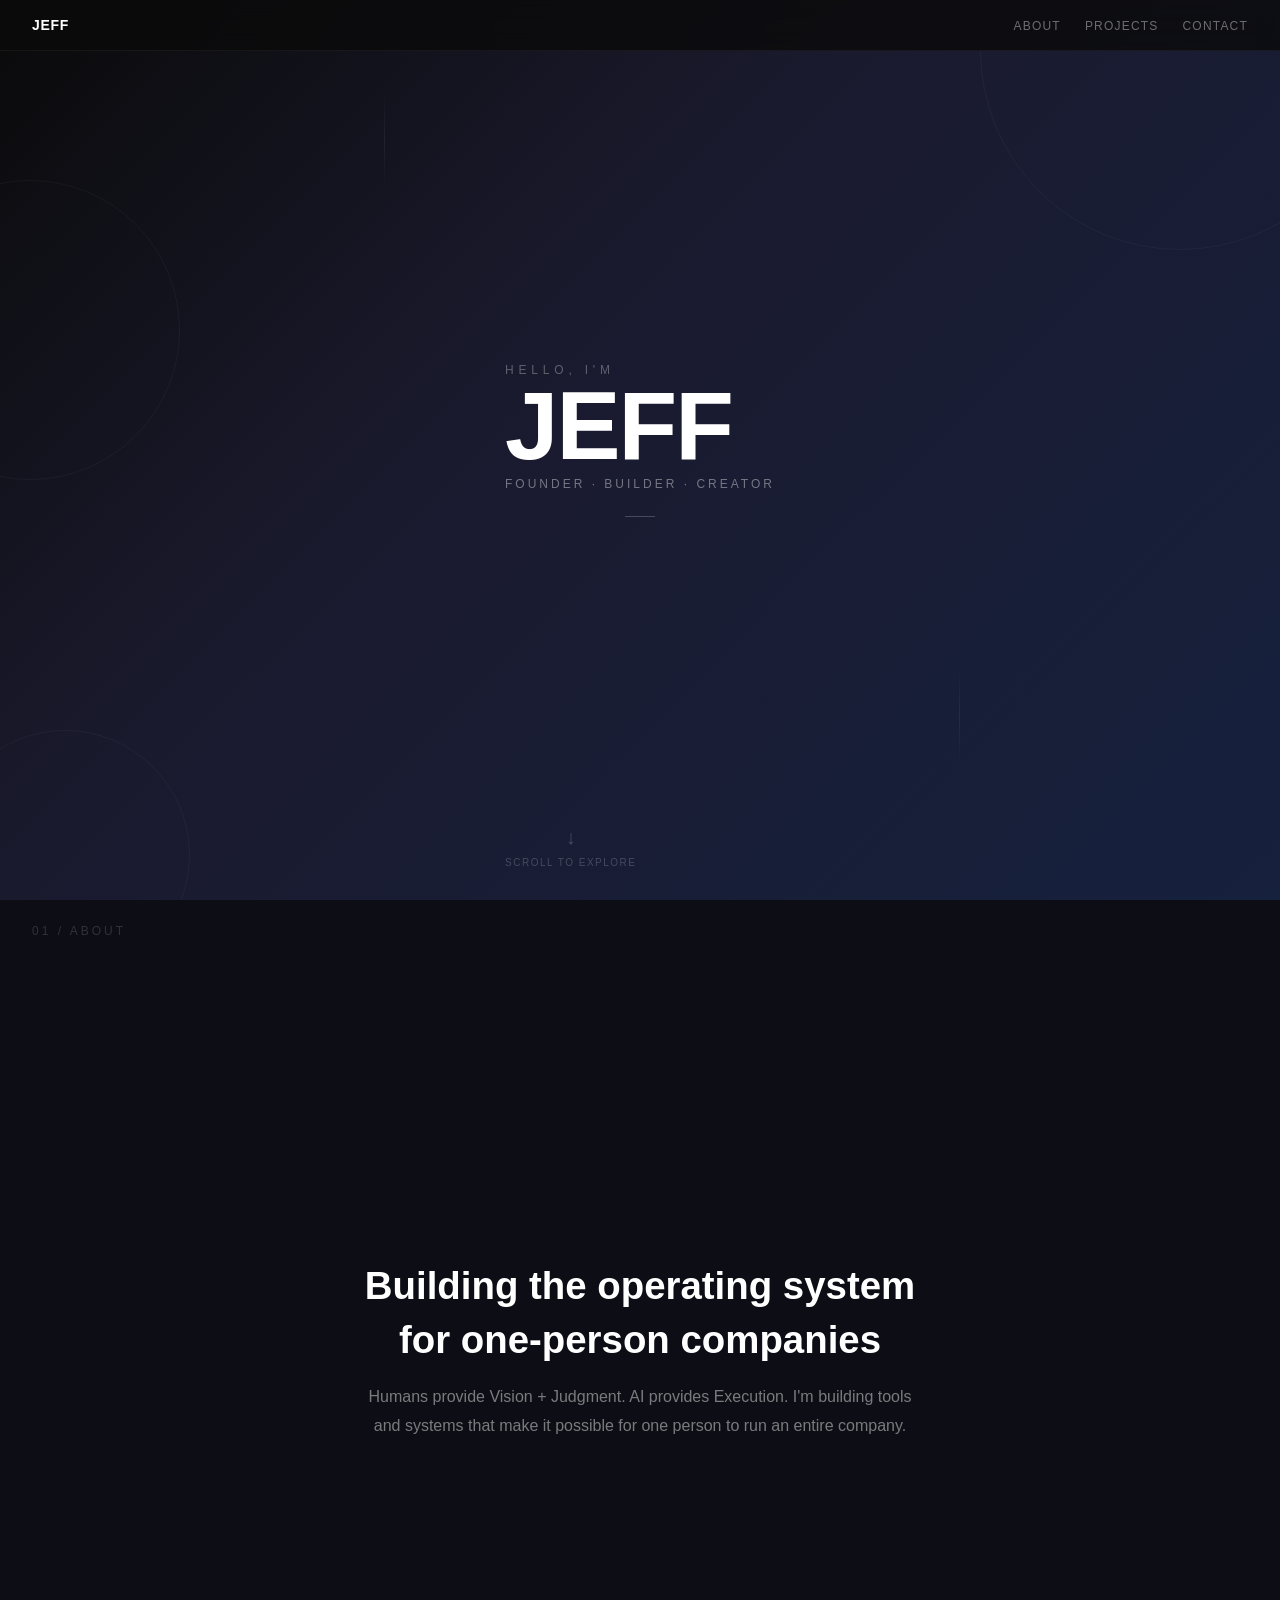
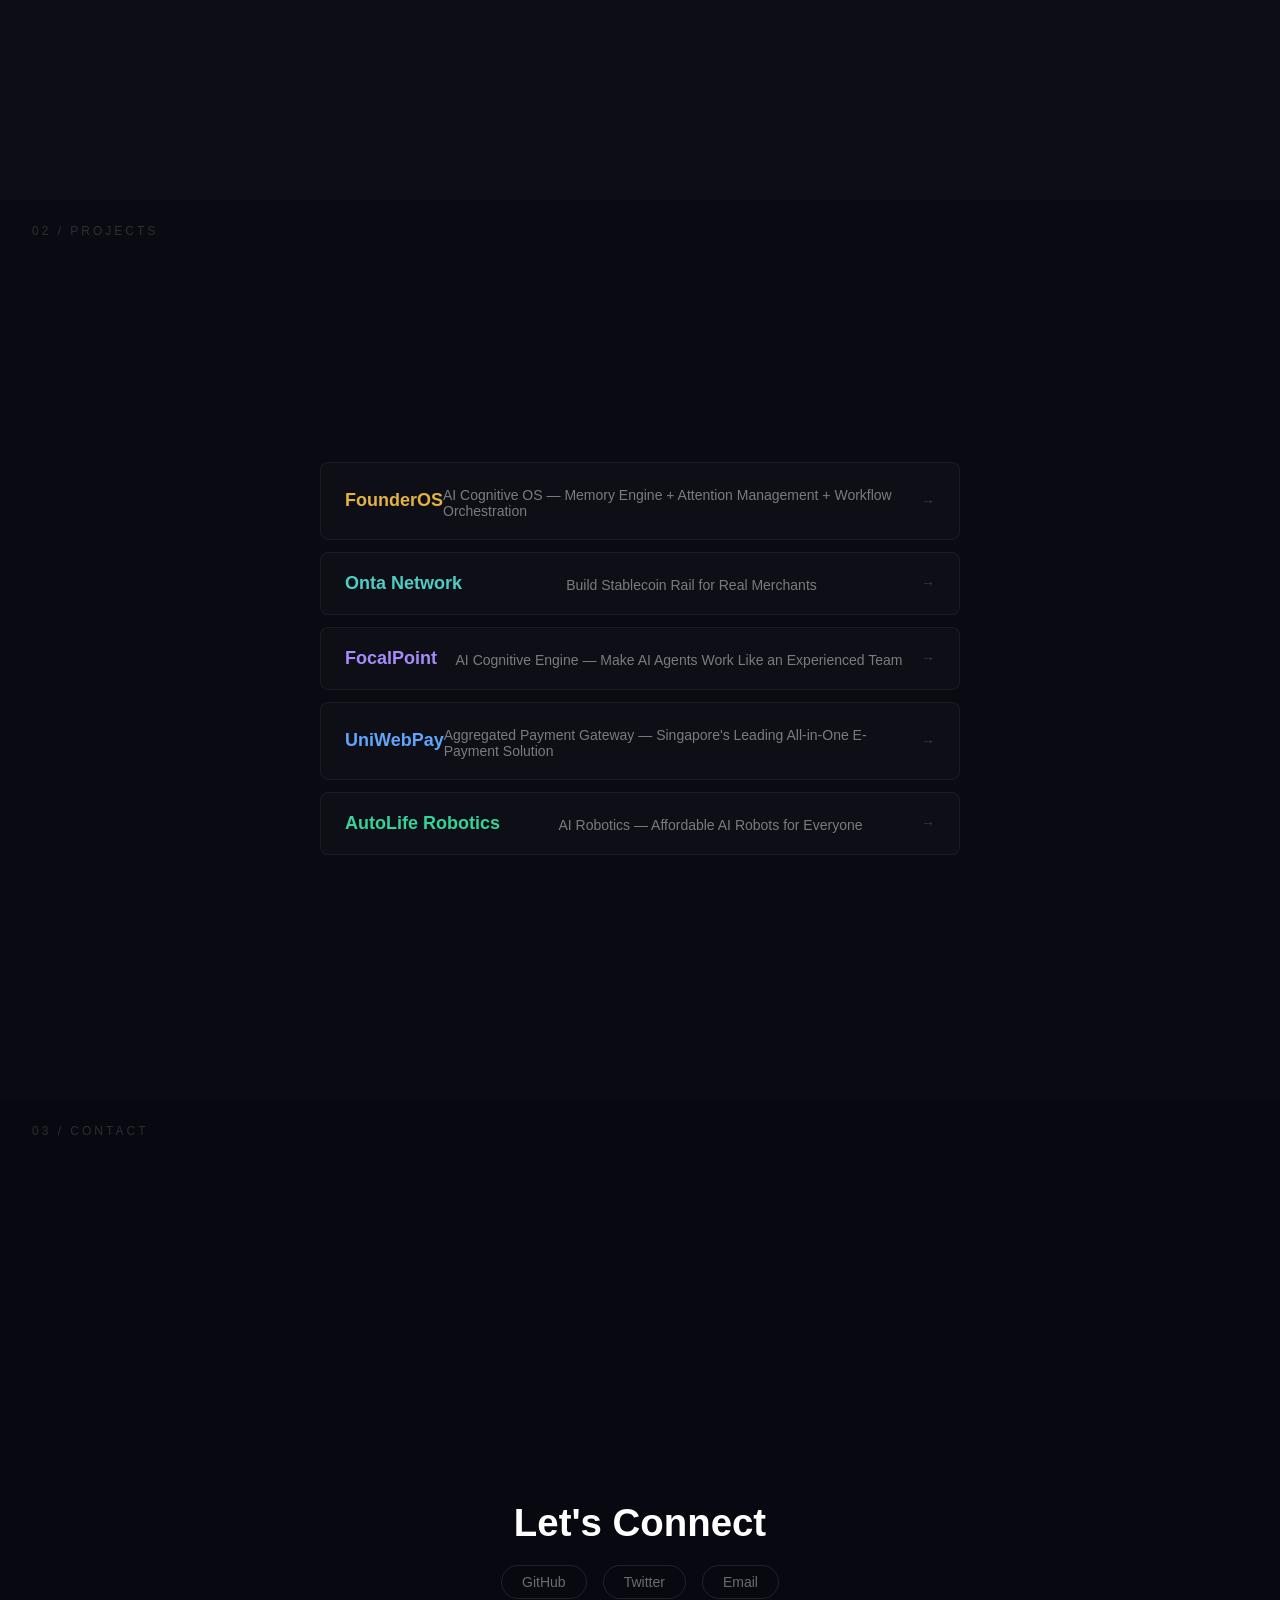
==== landing-page/index.html @ e234898a "feat: switch all project descriptions to English" ====
<!DOCTYPE html>
<html lang="en">
<head>
    <meta charset="UTF-8">
    <meta name="viewport" content="width=device-width, initial-scale=1.0">
    <title>Jeff — Founder · Builder · Creator</title>
    <link rel="stylesheet" href="css/style.css">
</head>
<body>
    <!-- Navigation Bar -->
    <nav>
        <div class="logo">JEFF</div>
        <ul class="nav-links">
            <li><a href="#about">ABOUT</a></li>
            <li><a href="#projects">PROJECTS</a></li>
            <li><a href="#contact">CONTACT</a></li>
        </ul>
    </nav>

    <!-- Hero Section -->
    <section id="hero" class="section">
        <div class="geo-ring"></div>
        <div class="geo-ring"></div>
        <div class="geo-ring"></div>
        <div class="geo-line"></div>
        <div class="geo-line"></div>

        <div class="hero-content">
            <span class="hero-label">HELLO, I'M</span>
            <h1 class="hero-title">JEFF</h1>
            <span class="hero-subtitle">FOUNDER · BUILDER · CREATOR</span>
            <div class="hero-divider"></div>
            <div class="scroll-indicator">
                <span class="arrow">↓</span>
                <span class="scroll-text">SCROLL TO EXPLORE</span>
            </div>
        </div>
    </section>

    <!-- About Section -->
    <section id="about" class="section">
        <span class="section-number">01 / ABOUT</span>
        <div class="about-content fade-in">
            <h2>Building the operating system for one-person companies</h2>
            <p>Humans provide Vision + Judgment. AI provides Execution. I'm building tools and systems that make it possible for one person to run an entire company.</p>
        </div>
    </section>

    <!-- Projects Section -->
    <section id="projects" class="section">
        <span class="section-number">02 / PROJECTS</span>
        <div class="projects-grid">
            <a class="project-card gold fade-in" href="#">
                <h3>FounderOS</h3>
                <p>AI Cognitive OS — Memory Engine + Attention Management + Workflow Orchestration</p>
                <span class="arrow">→</span>
            </a>
            <a class="project-card cyan fade-in" href="https://onta.network">
                <h3>Onta Network</h3>
                <p>Build Stablecoin Rail for Real Merchants</p>
                <span class="arrow">→</span>
            </a>
            <a class="project-card purple fade-in" href="focalpoint.html">
                <h3>FocalPoint</h3>
                <p>AI Cognitive Engine — Make AI Agents Work Like an Experienced Team</p>
                <span class="arrow">→</span>
            </a>
            <a class="project-card blue fade-in" href="https://www.uniwebpay.com">
                <h3>UniWebPay</h3>
                <p>Aggregated Payment Gateway — Singapore's Leading All-in-One E-Payment Solution</p>
                <span class="arrow">→</span>
            </a>
            <a class="project-card green fade-in" href="https://autolife.ai">
                <h3>AutoLife Robotics</h3>
                <p>AI Robotics — Affordable AI Robots for Everyone</p>
                <span class="arrow">→</span>
            </a>
        </div>
    </section>

    <!-- Contact Section -->
    <section id="contact" class="section">
        <span class="section-number">03 / CONTACT</span>
        <div class="contact-content fade-in">
            <h2>Let's Connect</h2>
            <div class="contact-links">
                <a href="https://github.com/jeff0052" class="contact-link">GitHub</a>
                <a href="https://x.com/Jeff_JZ0052" class="contact-link">Twitter</a>
                <a href="mailto:jeff0052@gmail.com" class="contact-link">Email</a>
            </div>
        </div>
    </section>

    <script src="js/main.js" defer></script>
</body>
</html>
---- landing-page/css/style.css ----
/* ========== Design Tokens ========== */
:root {
  --bg-hero: #0a0a0a;
  --bg-hero-mid: #1a1a2e;
  --bg-hero-end: #16213e;
  --bg-about: #0d0d15;
  --bg-projects: #0a0a12;
  --bg-contact: #080810;
  --text-primary: #ffffff;
  --text-body: rgba(255, 255, 255, 0.45);
  --text-muted: rgba(255, 255, 255, 0.15);
  --accent-gold: #e2b340;
  --accent-cyan: #4ecdc4;
  --accent-purple: #a78bfa;
  --accent-blue: #60a5fa;
  --accent-green: #34d399;
  --font-stack: -apple-system, BlinkMacSystemFont, 'Segoe UI', Roboto, 'Helvetica Neue', Arial, sans-serif;
  --font-hero: clamp(3rem, 8vw, 6rem);
  --font-heading: clamp(1.5rem, 3vw, 2.5rem);
  --font-body: 1rem;
  --font-label: 0.75rem;
}

/* ========== Base Reset ========== */
*, *::before, *::after { margin: 0; padding: 0; box-sizing: border-box; }

html {
  scroll-snap-type: y mandatory;
  scroll-behavior: smooth;
}

body {
  font-family: var(--font-stack);
  background: var(--bg-hero);
  color: var(--text-primary);
  overflow-x: hidden;
}

.section {
  min-height: 100vh;
  scroll-snap-align: start;
  display: flex;
  flex-direction: column;
  align-items: center;
  justify-content: center;
  position: relative;
  padding: 80px 24px;
}

/* ========== Section Backgrounds ========== */
#hero { background: linear-gradient(135deg, var(--bg-hero) 0%, var(--bg-hero-mid) 40%, var(--bg-hero-end) 100%); }
#about { background: var(--bg-about); }
#projects { background: var(--bg-projects); }
#contact { background: var(--bg-contact); }

/* ========== Navigation ========== */
nav {
  position: fixed;
  top: 0;
  left: 0;
  right: 0;
  z-index: 100;
  display: flex;
  justify-content: space-between;
  align-items: center;
  padding: 16px 32px;
  background: rgba(10, 10, 10, 0.8);
  backdrop-filter: blur(10px);
  -webkit-backdrop-filter: blur(10px);
  border-bottom: 1px solid rgba(255, 255, 255, 0.05);
  transition: background 0.3s ease;
}

nav .logo {
  font-size: 0.875rem;
  font-weight: 700;
  letter-spacing: 0.05em;
  color: var(--text-primary);
}

nav .nav-links {
  display: flex;
  gap: 24px;
  list-style: none;
}

nav .nav-links a {
  font-size: var(--font-label);
  color: rgba(255, 255, 255, 0.4);
  text-decoration: none;
  letter-spacing: 0.1em;
  transition: color 0.3s ease;
}

nav .nav-links a:hover {
  color: var(--text-primary);
}

/* ========== Hero Section ========== */
.hero-label {
  font-size: var(--font-label);
  color: rgba(255, 255, 255, 0.3);
  letter-spacing: 0.4em;
  margin-bottom: 16px;
}

.hero-title {
  font-size: var(--font-hero);
  font-weight: 800;
  letter-spacing: -0.02em;
  line-height: 1;
}

.hero-subtitle {
  font-size: 0.75rem;
  color: rgba(255, 255, 255, 0.4);
  letter-spacing: 0.25em;
  margin-top: 16px;
}

.hero-divider {
  width: 30px;
  height: 1px;
  background: rgba(255, 255, 255, 0.2);
  margin: 24px auto;
}

/* Geometric decorations */
.geo-ring {
  position: absolute;
  border: 1px solid rgba(255, 255, 255, 0.04);
  border-radius: 50%;
  pointer-events: none;
}

.geo-ring:nth-child(1) { width: 400px; height: 400px; top: -150px; right: -100px; animation: drift 18s ease-in-out infinite; }
.geo-ring:nth-child(2) { width: 250px; height: 250px; bottom: -80px; left: -60px; animation: drift 15s ease-in-out infinite reverse; }
.geo-ring:nth-child(3) { width: 300px; height: 300px; top: 20%; left: -120px; animation: drift 20s ease-in-out infinite 3s; }

.geo-line {
  position: absolute;
  width: 1px;
  height: 100px;
  background: linear-gradient(to bottom, transparent, rgba(255, 255, 255, 0.06), transparent);
  pointer-events: none;
}

.geo-line:nth-child(4) { top: 10%; left: 30%; animation: drift-vertical 16s ease-in-out infinite; }
.geo-line:nth-child(5) { bottom: 15%; right: 25%; animation: drift-vertical 19s ease-in-out infinite reverse; }

@keyframes drift {
  0%, 100% { transform: translate(0, 0); }
  50% { transform: translate(15px, -20px); }
}

@keyframes drift-vertical {
  0%, 100% { transform: translateY(0); }
  50% { transform: translateY(-30px); }
}

/* Scroll indicator */
.scroll-indicator {
  position: absolute;
  bottom: 32px;
  display: flex;
  flex-direction: column;
  align-items: center;
  gap: 8px;
  animation: bounce 2s ease-in-out infinite;
}

.scroll-indicator .arrow {
  font-size: 1.25rem;
  color: rgba(255, 255, 255, 0.2);
}

.scroll-indicator .scroll-text {
  font-size: 0.625rem;
  color: rgba(255, 255, 255, 0.2);
  letter-spacing: 0.15em;
}

@keyframes bounce {
  0%, 100% { transform: translateY(0); }
  50% { transform: translateY(8px); }
}

/* ========== Section Numbers ========== */
.section-number {
  font-size: var(--font-label);
  color: var(--text-muted);
  letter-spacing: 0.25em;
  position: absolute;
  top: 24px;
  left: 32px;
}

/* ========== About Section ========== */
.about-content {
  max-width: 560px;
  text-align: center;
}

.about-content h2 {
  font-size: var(--font-heading);
  font-weight: 700;
  line-height: 1.4;
  margin-bottom: 16px;
}

.about-content p {
  font-size: var(--font-body);
  color: var(--text-body);
  line-height: 1.8;
}

/* ========== Projects Section ========== */
.projects-grid {
  display: flex;
  flex-direction: column;
  gap: 12px;
  width: 100%;
  max-width: 640px;
  margin-top: 16px;
}

.project-card {
  background: rgba(255, 255, 255, 0.02);
  border: 1px solid rgba(255, 255, 255, 0.05);
  border-radius: 8px;
  padding: 20px 24px;
  display: flex;
  justify-content: space-between;
  align-items: center;
  transition: all 0.3s ease;
  text-decoration: none;
  color: inherit;
}

.project-card:hover {
  transform: translateY(-2px);
  border-color: rgba(255, 255, 255, 0.12);
  background: rgba(255, 255, 255, 0.04);
}

.project-card h3 {
  font-size: 1.125rem;
  font-weight: 700;
}

.project-card p {
  font-size: 0.875rem;
  color: var(--text-body);
  margin-top: 4px;
}

.project-card .arrow {
  font-size: 0.875rem;
  color: rgba(255, 255, 255, 0.2);
  transition: color 0.3s ease;
}

.project-card:hover .arrow {
  color: var(--text-body);
}

.project-card.gold h3 { color: var(--accent-gold); }
.project-card.cyan h3 { color: var(--accent-cyan); }
.project-card.purple h3 { color: var(--accent-purple); }
.project-card.blue h3 { color: var(--accent-blue); }
.project-card.green h3 { color: var(--accent-green); }

/* ========== Contact Section ========== */
.contact-content {
  text-align: center;
}

.contact-content h2 {
  font-size: var(--font-heading);
  font-weight: 700;
  margin-bottom: 20px;
}

.contact-links {
  display: flex;
  gap: 16px;
  justify-content: center;
}

.contact-links a {
  font-size: 0.875rem;
  color: rgba(255, 255, 255, 0.4);
  border: 1px solid rgba(255, 255, 255, 0.1);
  padding: 8px 20px;
  border-radius: 24px;
  text-decoration: none;
  transition: all 0.3s ease;
}

.contact-links a:hover {
  color: var(--text-primary);
  border-color: rgba(255, 255, 255, 0.3);
}

/* ========== Fade-in Animation ========== */
.fade-in {
  opacity: 0;
  transform: translateY(20px);
  transition: opacity 0.8s ease, transform 0.8s ease;
}

.fade-in.visible {
  opacity: 1;
  transform: translateY(0);
}

.fade-in:nth-child(2) { transition-delay: 0.1s; }
.fade-in:nth-child(3) { transition-delay: 0.2s; }
.fade-in:nth-child(4) { transition-delay: 0.3s; }

/* ========== Responsive: Tablet ========== */
@media (max-width: 1024px) {
  .section { padding: 60px 20px; }
  nav { padding: 12px 20px; }
}

/* ========== Responsive: Mobile ========== */
@media (max-width: 768px) {
  nav .nav-links { display: none; }
  .section { padding: 48px 16px; }
  .section-number { left: 16px; top: 16px; }
  .about-content { max-width: 100%; }
  .projects-grid { max-width: 100%; }
  .contact-links { flex-direction: column; align-items: center; }
}
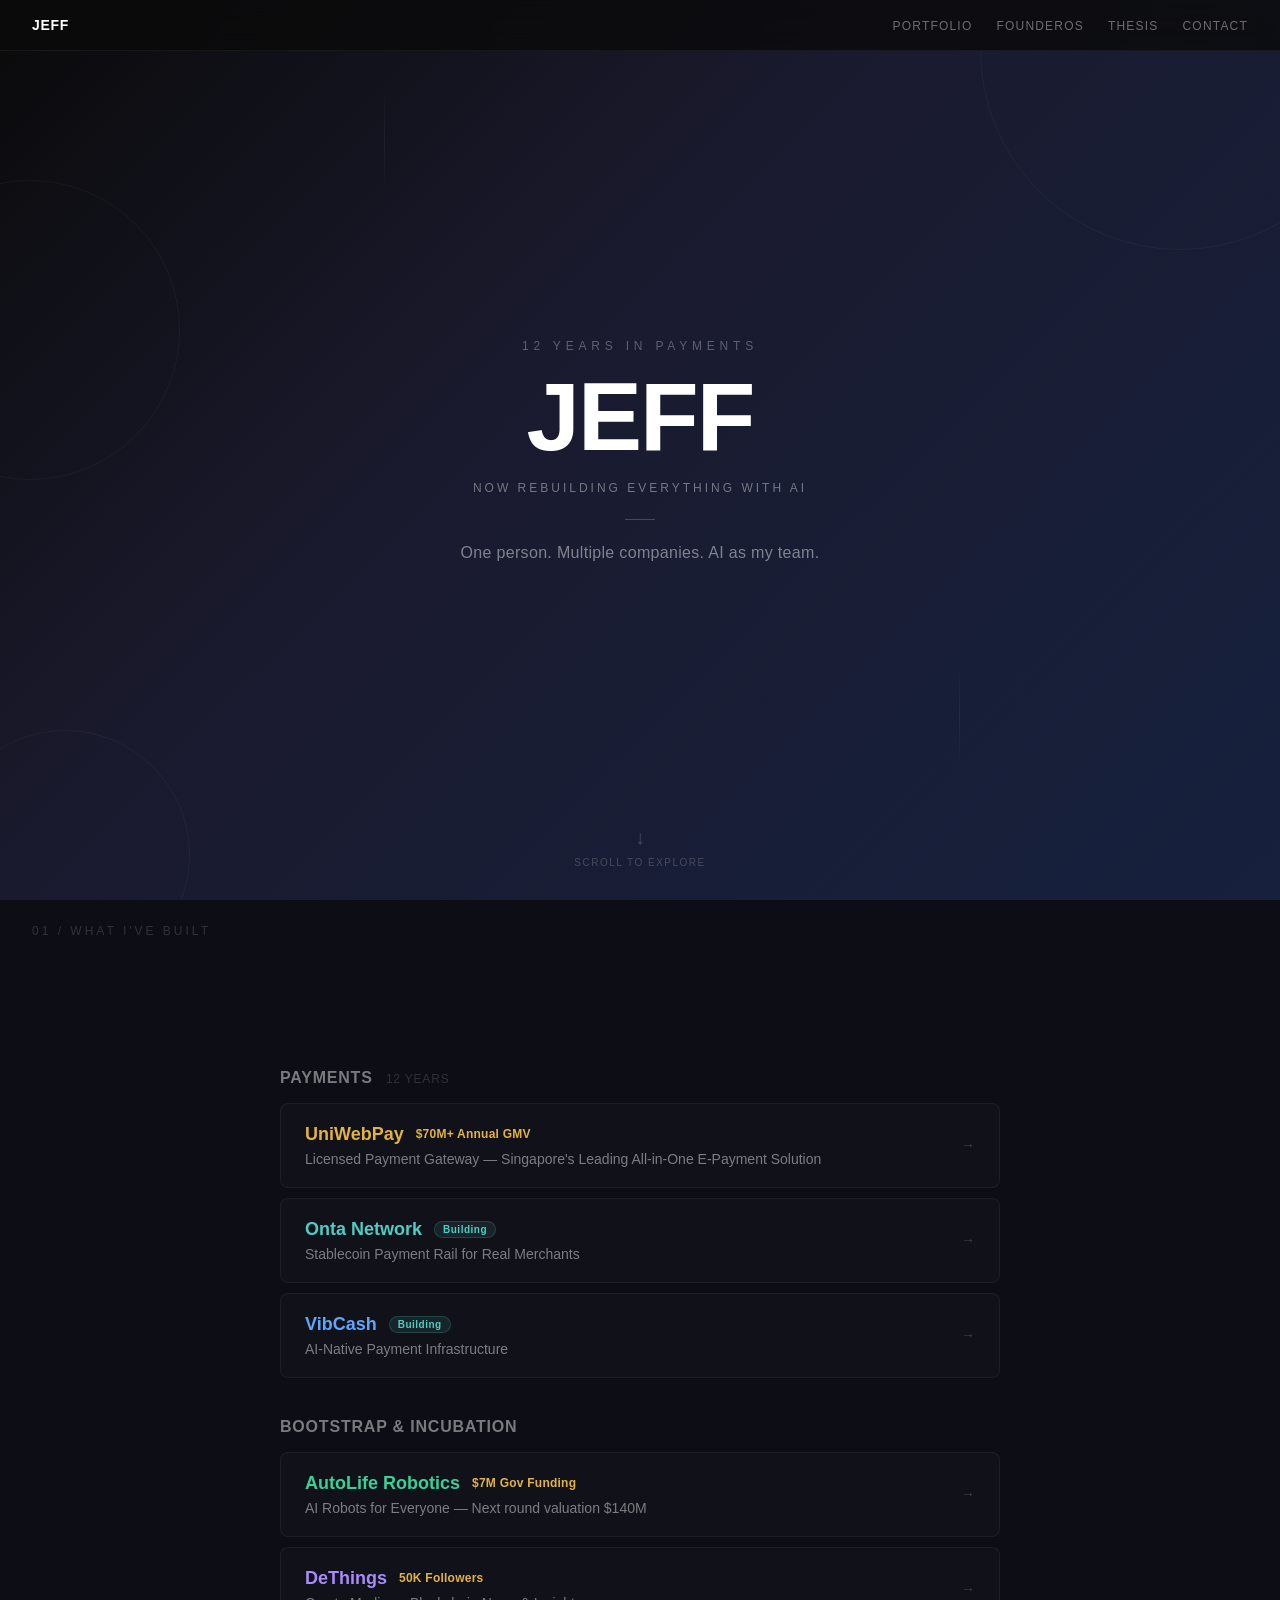
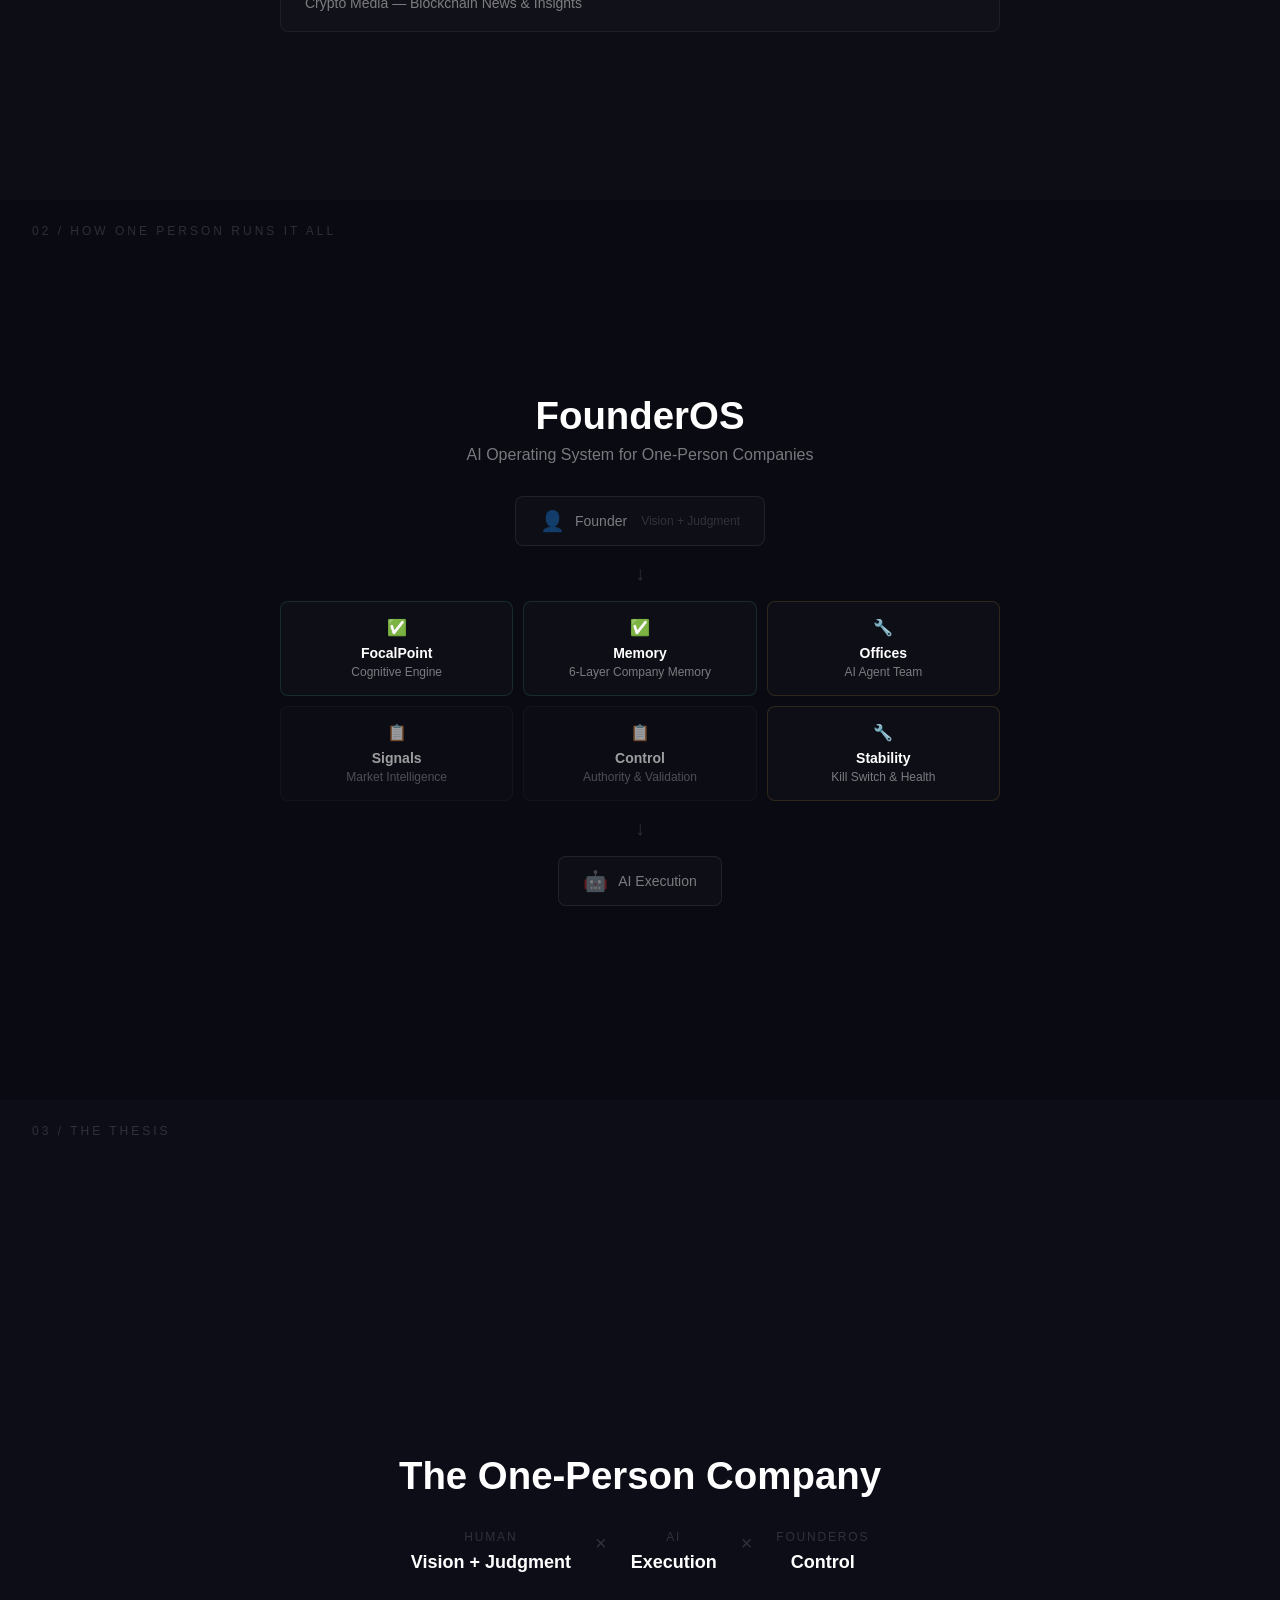
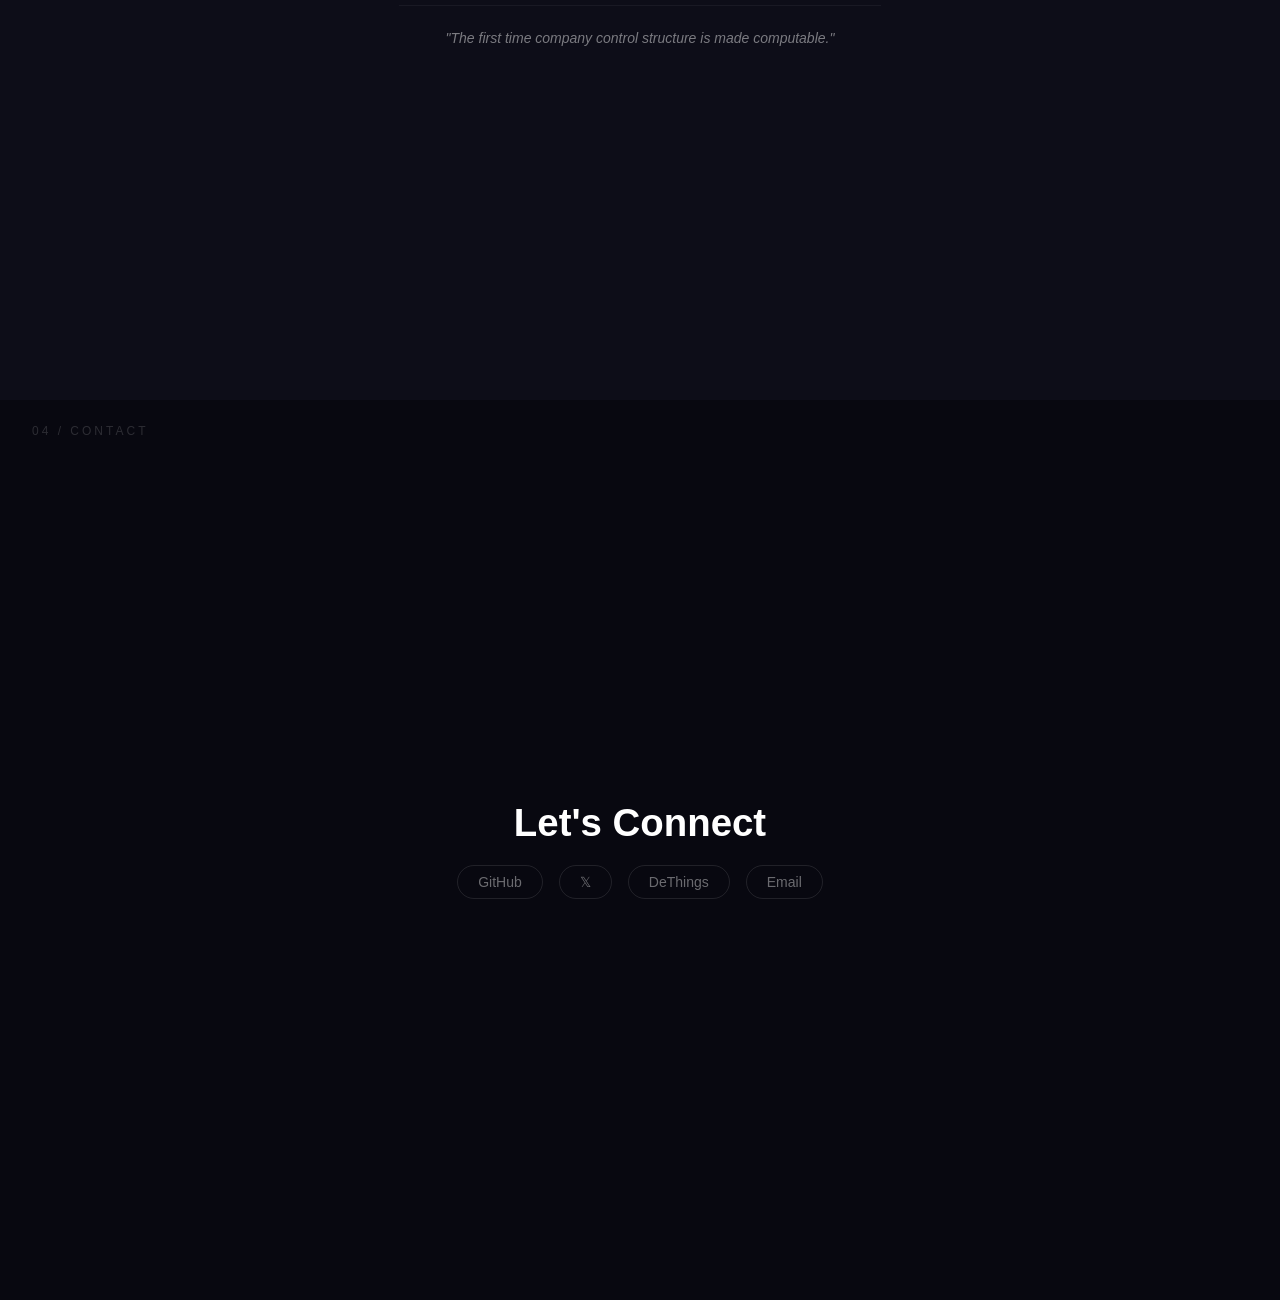
==== commit afd8e6bd: "feat: v2 landing page — narrative structure with empire, system, thesis sections Co-Authored-By: Cla" ====
--- a/landing-page/index.html
+++ b/landing-page/index.html
@@ -3,90 +3,190 @@
 <head>
     <meta charset="UTF-8">
     <meta name="viewport" content="width=device-width, initial-scale=1.0">
-    <title>Jeff — Founder · Builder · Creator</title>
+    <title>Jeff — 12 Years in Payments. Now Rebuilding Everything with AI.</title>
     <link rel="stylesheet" href="css/style.css">
 </head>
 <body>
-    <!-- Navigation Bar -->
+    <!-- Navigation -->
     <nav>
         <div class="logo">JEFF</div>
         <ul class="nav-links">
-            <li><a href="#about">ABOUT</a></li>
-            <li><a href="#projects">PROJECTS</a></li>
+            <li><a href="#empire">PORTFOLIO</a></li>
+            <li><a href="#system">FOUNDEROS</a></li>
+            <li><a href="#thesis">THESIS</a></li>
             <li><a href="#contact">CONTACT</a></li>
         </ul>
     </nav>
 
-    <!-- Hero Section -->
+    <!-- Hero -->
     <section id="hero" class="section">
         <div class="geo-ring"></div>
         <div class="geo-ring"></div>
         <div class="geo-ring"></div>
         <div class="geo-line"></div>
         <div class="geo-line"></div>
+        <div class="hero-content">
+            <span class="hero-label">12 YEARS IN PAYMENTS</span>
+            <h1 class="hero-title">JEFF</h1>
+            <span class="hero-subtitle">NOW REBUILDING EVERYTHING WITH AI</span>
+            <div class="hero-divider"></div>
+            <p class="hero-tagline">One person. Multiple companies. AI as my team.</p>
+        </div>
+        <div class="scroll-indicator">
+            <span class="arrow">↓</span>
+            <span class="scroll-text">SCROLL TO EXPLORE</span>
+        </div>
+    </section>
 
-        <div class="hero-content">
-            <span class="hero-label">HELLO, I'M</span>
-            <h1 class="hero-title">JEFF</h1>
-            <span class="hero-subtitle">FOUNDER · BUILDER · CREATOR</span>
-            <div class="hero-divider"></div>
-            <div class="scroll-indicator">
-                <span class="arrow">↓</span>
-                <span class="scroll-text">SCROLL TO EXPLORE</span>
+    <!-- The Empire -->
+    <section id="empire" class="section">
+        <span class="section-number">01 / WHAT I'VE BUILT</span>
+        <div class="empire-content">
+            <!-- Payments -->
+            <div class="empire-group fade-in">
+                <h2 class="empire-group-title">Payments <span class="empire-years">12 years</span></h2>
+                <div class="empire-cards">
+                    <a class="empire-card" href="https://www.uniwebpay.com" target="_blank">
+                        <div class="empire-card-header">
+                            <h3 class="accent-gold">UniWebPay</h3>
+                            <span class="empire-stat">$70M+ Annual GMV</span>
+                        </div>
+                        <p>Licensed Payment Gateway — Singapore's Leading All-in-One E-Payment Solution</p>
+                        <span class="arrow">→</span>
+                    </a>
+                    <a class="empire-card" href="https://onta.network" target="_blank">
+                        <div class="empire-card-header">
+                            <h3 class="accent-cyan">Onta Network</h3>
+                            <span class="empire-badge building">Building</span>
+                        </div>
+                        <p>Stablecoin Payment Rail for Real Merchants</p>
+                        <span class="arrow">→</span>
+                    </a>
+                    <a class="empire-card" href="https://vibcash.dev" target="_blank">
+                        <div class="empire-card-header">
+                            <h3 class="accent-blue">VibCash</h3>
+                            <span class="empire-badge building">Building</span>
+                        </div>
+                        <p>AI-Native Payment Infrastructure</p>
+                        <span class="arrow">→</span>
+                    </a>
+                </div>
+            </div>
+
+            <!-- Bootstrap & Incubation -->
+            <div class="empire-group fade-in">
+                <h2 class="empire-group-title">Bootstrap & Incubation</h2>
+                <div class="empire-cards">
+                    <a class="empire-card" href="https://autolife.ai" target="_blank">
+                        <div class="empire-card-header">
+                            <h3 class="accent-green">AutoLife Robotics</h3>
+                            <span class="empire-stat">$7M Gov Funding</span>
+                        </div>
+                        <p>AI Robots for Everyone — Next round valuation $140M</p>
+                        <span class="arrow">→</span>
+                    </a>
+                    <a class="empire-card" href="https://dethings.com" target="_blank">
+                        <div class="empire-card-header">
+                            <h3 class="accent-purple">DeThings</h3>
+                            <span class="empire-stat">50K Followers</span>
+                        </div>
+                        <p>Crypto Media — Blockchain News & Insights</p>
+                        <span class="arrow">→</span>
+                    </a>
+                </div>
             </div>
         </div>
     </section>
 
-    <!-- About Section -->
-    <section id="about" class="section">
-        <span class="section-number">01 / ABOUT</span>
-        <div class="about-content fade-in">
-            <h2>Building the operating system for one-person companies</h2>
-            <p>Humans provide Vision + Judgment. AI provides Execution. I'm building tools and systems that make it possible for one person to run an entire company.</p>
+    <!-- The System -->
+    <section id="system" class="section">
+        <span class="section-number">02 / HOW ONE PERSON RUNS IT ALL</span>
+        <div class="system-content fade-in">
+            <h2>FounderOS</h2>
+            <p class="system-subtitle">AI Operating System for One-Person Companies</p>
+            <div class="system-diagram">
+                <div class="system-founder">
+                    <span class="system-icon">👤</span>
+                    <span>Founder</span>
+                    <span class="system-role">Vision + Judgment</span>
+                </div>
+                <div class="system-arrow-down">↓</div>
+                <div class="system-blocks">
+                    <a href="focalpoint/" class="system-block done">
+                        <span class="block-status">✅</span>
+                        <h4>FocalPoint</h4>
+                        <p>Cognitive Engine</p>
+                    </a>
+                    <div class="system-block done">
+                        <span class="block-status">✅</span>
+                        <h4>Memory</h4>
+                        <p>6-Layer Company Memory</p>
+                    </div>
+                    <div class="system-block wip">
+                        <span class="block-status">🔧</span>
+                        <h4>Offices</h4>
+                        <p>AI Agent Team</p>
+                    </div>
+                    <div class="system-block planned">
+                        <span class="block-status">📋</span>
+                        <h4>Signals</h4>
+                        <p>Market Intelligence</p>
+                    </div>
+                    <div class="system-block planned">
+                        <span class="block-status">📋</span>
+                        <h4>Control</h4>
+                        <p>Authority & Validation</p>
+                    </div>
+                    <div class="system-block wip">
+                        <span class="block-status">🔧</span>
+                        <h4>Stability</h4>
+                        <p>Kill Switch & Health</p>
+                    </div>
+                </div>
+                <div class="system-arrow-down">↓</div>
+                <div class="system-execution">
+                    <span class="system-icon">🤖</span>
+                    <span>AI Execution</span>
+                </div>
+            </div>
         </div>
     </section>
 
-    <!-- Projects Section -->
-    <section id="projects" class="section">
-        <span class="section-number">02 / PROJECTS</span>
-        <div class="projects-grid">
-            <a class="project-card gold fade-in" href="#">
-                <h3>FounderOS</h3>
-                <p>AI Cognitive OS — Memory Engine + Attention Management + Workflow Orchestration</p>
-                <span class="arrow">→</span>
-            </a>
-            <a class="project-card cyan fade-in" href="https://onta.network">
-                <h3>Onta Network</h3>
-                <p>Build Stablecoin Rail for Real Merchants</p>
-                <span class="arrow">→</span>
-            </a>
-            <a class="project-card purple fade-in" href="focalpoint.html">
-                <h3>FocalPoint</h3>
-                <p>AI Cognitive Engine — Make AI Agents Work Like an Experienced Team</p>
-                <span class="arrow">→</span>
-            </a>
-            <a class="project-card blue fade-in" href="https://www.uniwebpay.com">
-                <h3>UniWebPay</h3>
-                <p>Aggregated Payment Gateway — Singapore's Leading All-in-One E-Payment Solution</p>
-                <span class="arrow">→</span>
-            </a>
-            <a class="project-card green fade-in" href="https://autolife.ai">
-                <h3>AutoLife Robotics</h3>
-                <p>AI Robotics — Affordable AI Robots for Everyone</p>
-                <span class="arrow">→</span>
-            </a>
+    <!-- The Thesis -->
+    <section id="thesis" class="section">
+        <span class="section-number">03 / THE THESIS</span>
+        <div class="thesis-content fade-in">
+            <h2>The One-Person Company</h2>
+            <div class="thesis-pillars">
+                <div class="thesis-pillar">
+                    <span class="pillar-label">Human</span>
+                    <span class="pillar-value">Vision + Judgment</span>
+                </div>
+                <div class="thesis-divider">×</div>
+                <div class="thesis-pillar">
+                    <span class="pillar-label">AI</span>
+                    <span class="pillar-value">Execution</span>
+                </div>
+                <div class="thesis-divider">×</div>
+                <div class="thesis-pillar">
+                    <span class="pillar-label">FounderOS</span>
+                    <span class="pillar-value">Control</span>
+                </div>
+            </div>
+            <p class="thesis-quote">"The first time company control structure is made computable."</p>
         </div>
     </section>
 
-    <!-- Contact Section -->
+    <!-- Contact -->
     <section id="contact" class="section">
-        <span class="section-number">03 / CONTACT</span>
+        <span class="section-number">04 / CONTACT</span>
         <div class="contact-content fade-in">
             <h2>Let's Connect</h2>
             <div class="contact-links">
-                <a href="https://github.com/jeff0052" class="contact-link">GitHub</a>
-                <a href="https://x.com/Jeff_JZ0052" class="contact-link">Twitter</a>
-                <a href="mailto:jeff0052@gmail.com" class="contact-link">Email</a>
+                <a href="https://github.com/jeff0052" target="_blank">GitHub</a>
+                <a href="https://x.com/Jeff_JZ0052" target="_blank">𝕏</a>
+                <a href="https://dethings.com" target="_blank">DeThings</a>
+                <a href="mailto:jeff0052@gmail.com">Email</a>
             </div>
         </div>
     </section>
--- a/landing-page/css/style.css
+++ b/landing-page/css/style.css
@@ -3,8 +3,9 @@
   --bg-hero: #0a0a0a;
   --bg-hero-mid: #1a1a2e;
   --bg-hero-end: #16213e;
-  --bg-about: #0d0d15;
-  --bg-projects: #0a0a12;
+  --bg-section-1: #0d0d15;
+  --bg-section-2: #0a0a12;
+  --bg-section-3: #0d0d18;
   --bg-contact: #080810;
   --text-primary: #ffffff;
   --text-body: rgba(255, 255, 255, 0.45);
@@ -49,8 +50,9 @@
 
 /* ========== Section Backgrounds ========== */
 #hero { background: linear-gradient(135deg, var(--bg-hero) 0%, var(--bg-hero-mid) 40%, var(--bg-hero-end) 100%); }
-#about { background: var(--bg-about); }
-#projects { background: var(--bg-projects); }
+#empire { background: var(--bg-section-1); }
+#system { background: var(--bg-section-2); }
+#thesis { background: var(--bg-section-3); }
 #contact { background: var(--bg-contact); }
 
 /* ========== Navigation ========== */
@@ -68,7 +70,6 @@
   backdrop-filter: blur(10px);
   -webkit-backdrop-filter: blur(10px);
   border-bottom: 1px solid rgba(255, 255, 255, 0.05);
-  transition: background 0.3s ease;
 }
 
 nav .logo {
@@ -97,7 +98,12 @@
 }
 
 /* ========== Hero Section ========== */
+.hero-content {
+  text-align: center;
+}
+
 .hero-label {
+  display: block;
   font-size: var(--font-label);
   color: rgba(255, 255, 255, 0.3);
   letter-spacing: 0.4em;
@@ -112,6 +118,7 @@
 }
 
 .hero-subtitle {
+  display: block;
   font-size: 0.75rem;
   color: rgba(255, 255, 255, 0.4);
   letter-spacing: 0.25em;
@@ -123,6 +130,12 @@
   height: 1px;
   background: rgba(255, 255, 255, 0.2);
   margin: 24px auto;
+}
+
+.hero-tagline {
+  font-size: 1rem;
+  color: var(--text-body);
+  letter-spacing: 0.02em;
 }
 
 /* Geometric decorations */
@@ -195,80 +208,278 @@
   left: 32px;
 }
 
-/* ========== About Section ========== */
-.about-content {
-  max-width: 560px;
-  text-align: center;
-}
-
-.about-content h2 {
-  font-size: var(--font-heading);
-  font-weight: 700;
-  line-height: 1.4;
+/* ========== Empire Section ========== */
+.empire-content {
+  width: 100%;
+  max-width: 720px;
+  display: flex;
+  flex-direction: column;
+  gap: 40px;
+}
+
+.empire-group-title {
+  font-size: 1rem;
+  font-weight: 600;
+  color: var(--text-body);
+  letter-spacing: 0.05em;
   margin-bottom: 16px;
-}
-
-.about-content p {
-  font-size: var(--font-body);
-  color: var(--text-body);
-  line-height: 1.8;
-}
-
-/* ========== Projects Section ========== */
-.projects-grid {
+  text-transform: uppercase;
+}
+
+.empire-years {
+  font-size: 0.75rem;
+  color: var(--text-muted);
+  font-weight: 400;
+  margin-left: 8px;
+}
+
+.empire-cards {
   display: flex;
   flex-direction: column;
-  gap: 12px;
-  width: 100%;
-  max-width: 640px;
-  margin-top: 16px;
-}
-
-.project-card {
+  gap: 10px;
+}
+
+.empire-card {
   background: rgba(255, 255, 255, 0.02);
   border: 1px solid rgba(255, 255, 255, 0.05);
   border-radius: 8px;
   padding: 20px 24px;
-  display: flex;
-  justify-content: space-between;
-  align-items: center;
+  display: grid;
+  grid-template-columns: 1fr auto;
+  grid-template-rows: auto auto;
+  gap: 6px 16px;
+  align-items: center;
+  text-decoration: none;
+  color: inherit;
+  transition: all 0.3s ease;
+}
+
+.empire-card:hover {
+  transform: translateY(-2px);
+  border-color: rgba(255, 255, 255, 0.12);
+  background: rgba(255, 255, 255, 0.04);
+}
+
+.empire-card-header {
+  grid-column: 1;
+  grid-row: 1;
+  display: flex;
+  align-items: center;
+  gap: 12px;
+}
+
+.empire-card-header h3 {
+  font-size: 1.125rem;
+  font-weight: 700;
+}
+
+.empire-card p {
+  grid-column: 1;
+  grid-row: 2;
+  font-size: 0.875rem;
+  color: var(--text-body);
+}
+
+.empire-card .arrow {
+  grid-column: 2;
+  grid-row: 1 / 3;
+  font-size: 0.875rem;
+  color: rgba(255, 255, 255, 0.2);
+  transition: color 0.3s ease;
+}
+
+.empire-card:hover .arrow {
+  color: var(--text-body);
+}
+
+.empire-stat {
+  font-size: 0.75rem;
+  color: var(--accent-gold);
+  font-weight: 600;
+  letter-spacing: 0.02em;
+}
+
+.empire-badge {
+  font-size: 0.625rem;
+  padding: 2px 8px;
+  border-radius: 10px;
+  letter-spacing: 0.05em;
+  font-weight: 600;
+}
+
+.empire-badge.building {
+  background: rgba(78, 205, 196, 0.1);
+  color: var(--accent-cyan);
+  border: 1px solid rgba(78, 205, 196, 0.2);
+}
+
+.accent-gold { color: var(--accent-gold); }
+.accent-cyan { color: var(--accent-cyan); }
+.accent-purple { color: var(--accent-purple); }
+.accent-blue { color: var(--accent-blue); }
+.accent-green { color: var(--accent-green); }
+
+/* ========== System Section (FounderOS) ========== */
+.system-content {
+  text-align: center;
+  width: 100%;
+  max-width: 720px;
+}
+
+.system-content h2 {
+  font-size: var(--font-heading);
+  font-weight: 700;
+}
+
+.system-subtitle {
+  font-size: 1rem;
+  color: var(--text-body);
+  margin-top: 8px;
+  margin-bottom: 32px;
+}
+
+.system-diagram {
+  display: flex;
+  flex-direction: column;
+  align-items: center;
+  gap: 16px;
+}
+
+.system-founder,
+.system-execution {
+  display: flex;
+  align-items: center;
+  gap: 10px;
+  font-size: 0.875rem;
+  color: var(--text-body);
+  padding: 12px 24px;
+  border: 1px solid rgba(255, 255, 255, 0.08);
+  border-radius: 8px;
+  background: rgba(255, 255, 255, 0.02);
+}
+
+.system-icon {
+  font-size: 1.25rem;
+}
+
+.system-role {
+  font-size: 0.75rem;
+  color: var(--text-muted);
+  margin-left: 4px;
+}
+
+.system-arrow-down {
+  font-size: 1.25rem;
+  color: rgba(255, 255, 255, 0.15);
+}
+
+.system-blocks {
+  display: grid;
+  grid-template-columns: repeat(3, 1fr);
+  gap: 10px;
+  width: 100%;
+}
+
+.system-block {
+  background: rgba(255, 255, 255, 0.02);
+  border: 1px solid rgba(255, 255, 255, 0.05);
+  border-radius: 8px;
+  padding: 16px;
+  text-align: center;
   transition: all 0.3s ease;
   text-decoration: none;
   color: inherit;
 }
 
-.project-card:hover {
+a.system-block:hover {
   transform: translateY(-2px);
-  border-color: rgba(255, 255, 255, 0.12);
-  background: rgba(255, 255, 255, 0.04);
-}
-
-.project-card h3 {
+  border-color: rgba(167, 139, 250, 0.3);
+  background: rgba(167, 139, 250, 0.05);
+}
+
+.system-block .block-status {
+  font-size: 1rem;
+  display: block;
+  margin-bottom: 8px;
+}
+
+.system-block h4 {
+  font-size: 0.875rem;
+  font-weight: 700;
+  margin-bottom: 4px;
+}
+
+.system-block p {
+  font-size: 0.75rem;
+  color: var(--text-body);
+}
+
+.system-block.done {
+  border-color: rgba(78, 205, 196, 0.15);
+}
+
+.system-block.wip {
+  border-color: rgba(226, 179, 64, 0.15);
+}
+
+.system-block.planned {
+  border-color: rgba(255, 255, 255, 0.05);
+  opacity: 0.6;
+}
+
+/* ========== Thesis Section ========== */
+.thesis-content {
+  text-align: center;
+  max-width: 640px;
+}
+
+.thesis-content h2 {
+  font-size: var(--font-heading);
+  font-weight: 700;
+  margin-bottom: 32px;
+}
+
+.thesis-pillars {
+  display: flex;
+  align-items: center;
+  justify-content: center;
+  gap: 24px;
+  margin-bottom: 32px;
+}
+
+.thesis-pillar {
+  display: flex;
+  flex-direction: column;
+  align-items: center;
+  gap: 8px;
+}
+
+.pillar-label {
+  font-size: 0.75rem;
+  color: var(--text-muted);
+  letter-spacing: 0.15em;
+  text-transform: uppercase;
+}
+
+.pillar-value {
   font-size: 1.125rem;
   font-weight: 700;
-}
-
-.project-card p {
-  font-size: 0.875rem;
-  color: var(--text-body);
-  margin-top: 4px;
-}
-
-.project-card .arrow {
-  font-size: 0.875rem;
-  color: rgba(255, 255, 255, 0.2);
-  transition: color 0.3s ease;
-}
-
-.project-card:hover .arrow {
-  color: var(--text-body);
-}
-
-.project-card.gold h3 { color: var(--accent-gold); }
-.project-card.cyan h3 { color: var(--accent-cyan); }
-.project-card.purple h3 { color: var(--accent-purple); }
-.project-card.blue h3 { color: var(--accent-blue); }
-.project-card.green h3 { color: var(--accent-green); }
+  color: var(--text-primary);
+}
+
+.thesis-divider {
+  font-size: 1.25rem;
+  color: rgba(255, 255, 255, 0.15);
+  padding-bottom: 16px;
+}
+
+.thesis-quote {
+  font-size: 0.875rem;
+  color: var(--text-body);
+  font-style: italic;
+  border-top: 1px solid rgba(255, 255, 255, 0.05);
+  padding-top: 24px;
+}
 
 /* ========== Contact Section ========== */
 .contact-content {
@@ -322,6 +533,7 @@
 @media (max-width: 1024px) {
   .section { padding: 60px 20px; }
   nav { padding: 12px 20px; }
+  .system-blocks { grid-template-columns: repeat(2, 1fr); }
 }
 
 /* ========== Responsive: Mobile ========== */
@@ -329,7 +541,14 @@
   nav .nav-links { display: none; }
   .section { padding: 48px 16px; }
   .section-number { left: 16px; top: 16px; }
-  .about-content { max-width: 100%; }
-  .projects-grid { max-width: 100%; }
-  .contact-links { flex-direction: column; align-items: center; }
-}
+  .empire-content { max-width: 100%; }
+  .system-blocks { grid-template-columns: 1fr 1fr; }
+  .thesis-pillars { flex-direction: column; gap: 16px; }
+  .thesis-divider { transform: rotate(90deg); padding: 0; }
+  .contact-links { flex-wrap: wrap; justify-content: center; }
+}
+
+@media (max-width: 480px) {
+  .system-blocks { grid-template-columns: 1fr; }
+  .empire-card-header { flex-direction: column; align-items: flex-start; gap: 4px; }
+}
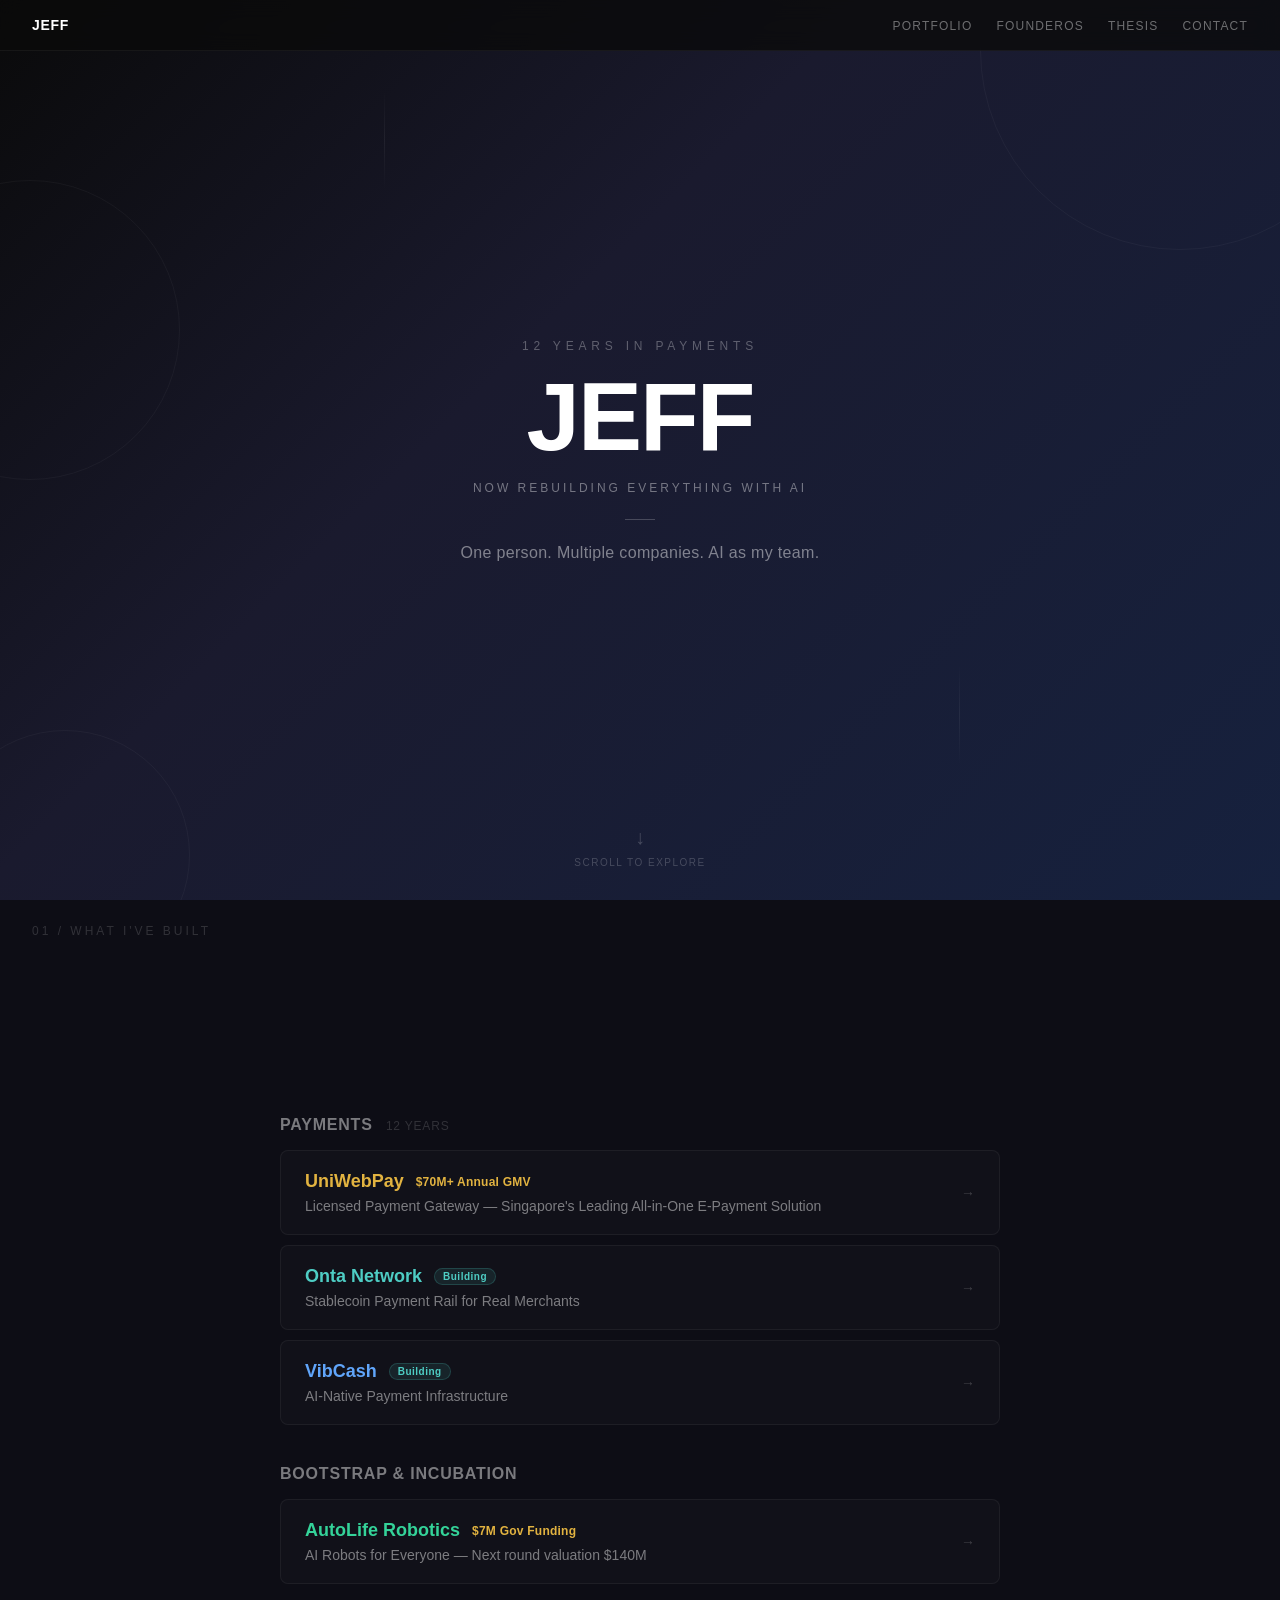
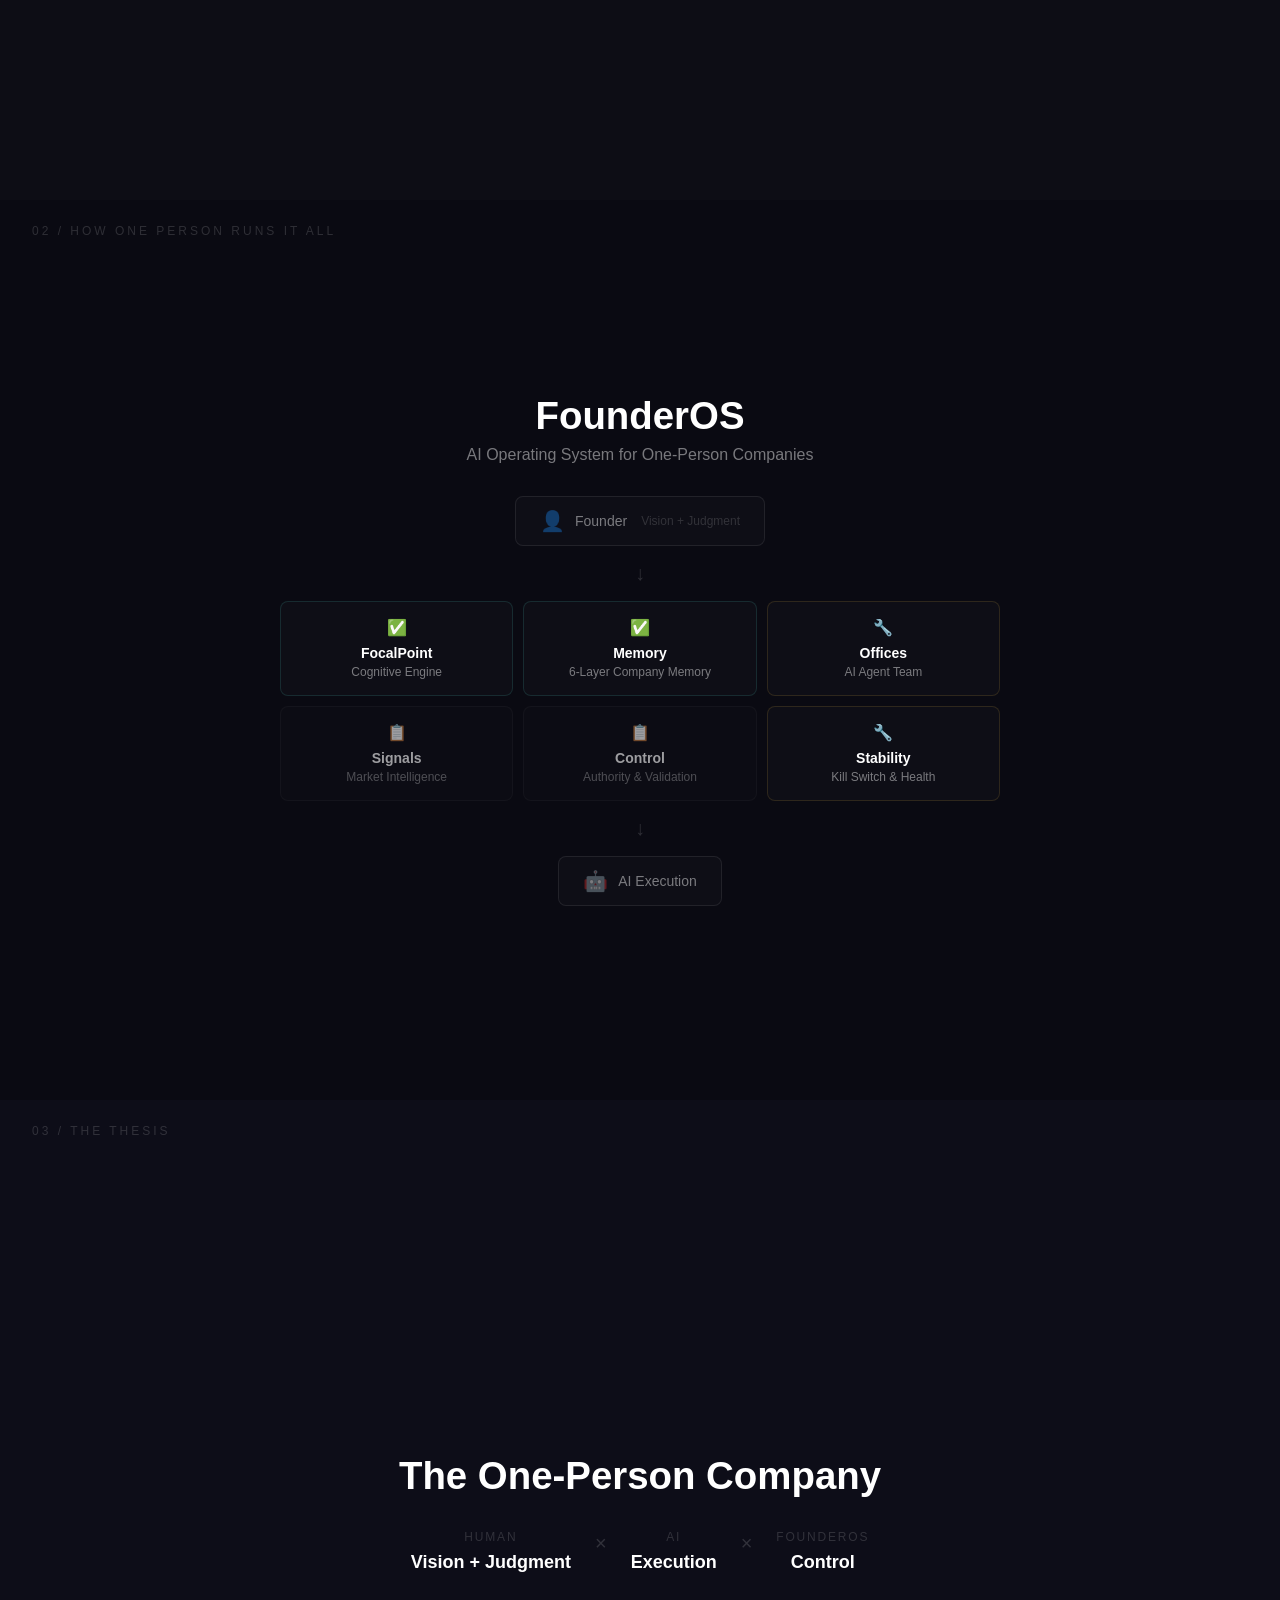
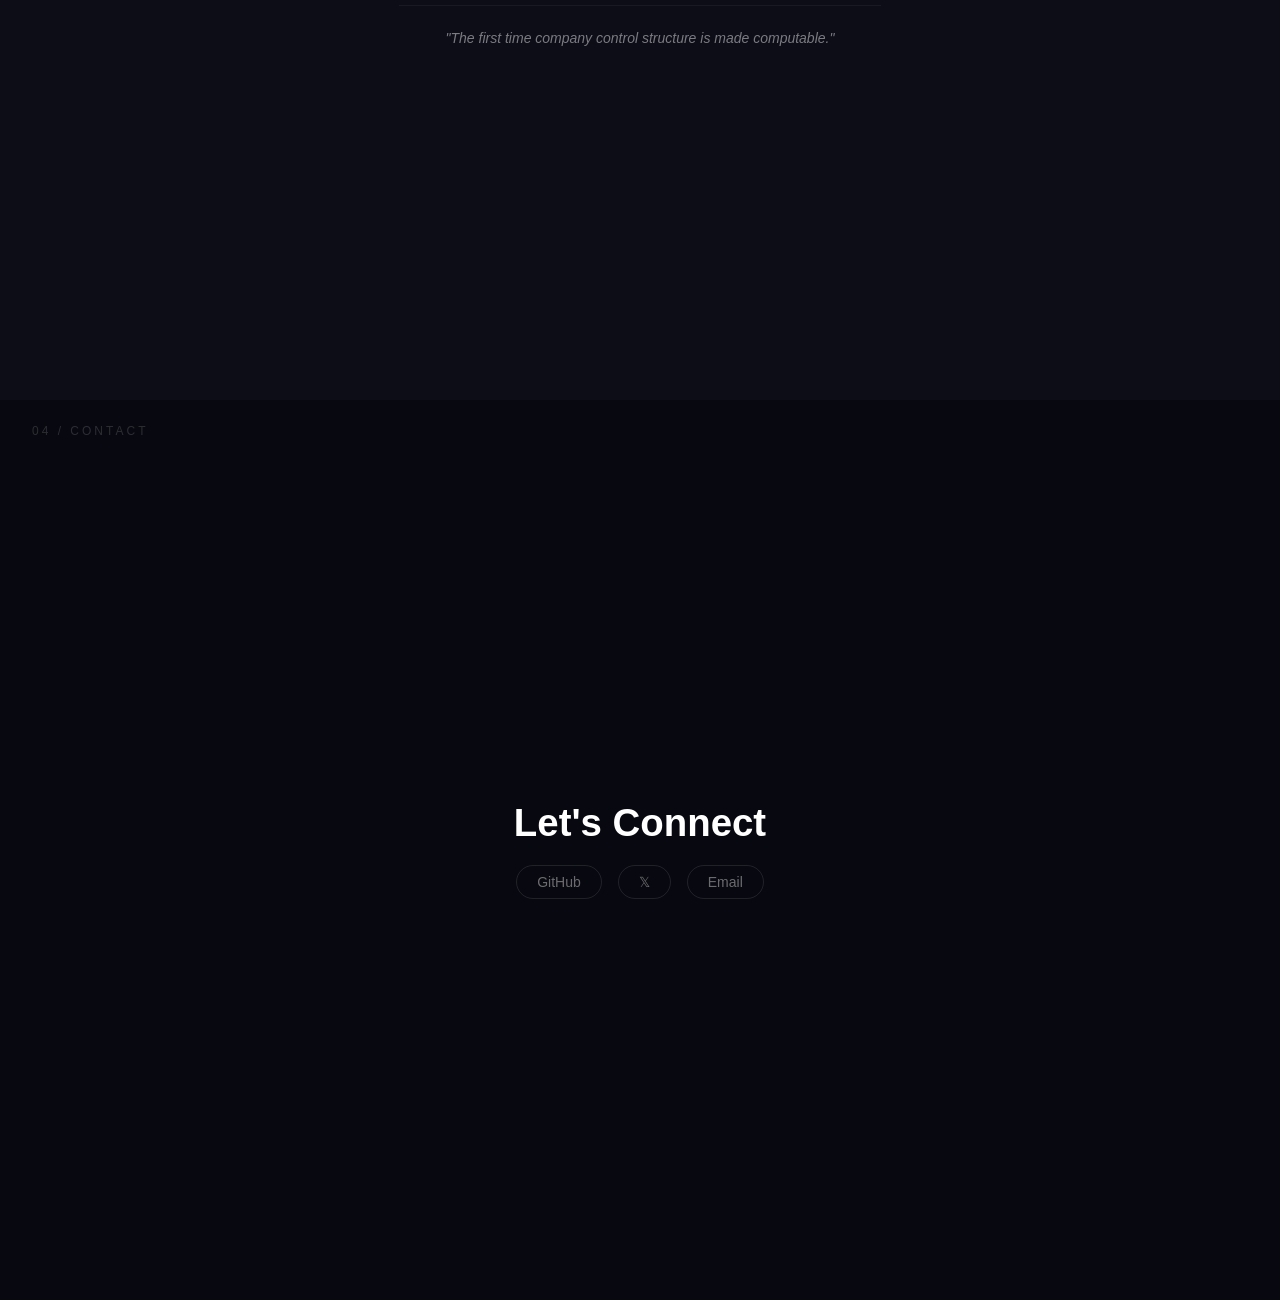
==== commit 3ae0f68f: "feat: remove DeThings from portfolio and contact Co-Authored-By: Claude Opus 4.6 (1M context) <norep" ====
--- a/landing-page/index.html
+++ b/landing-page/index.html
@@ -83,14 +83,6 @@
                             <span class="empire-stat">$7M Gov Funding</span>
                         </div>
                         <p>AI Robots for Everyone — Next round valuation $140M</p>
-                        <span class="arrow">→</span>
-                    </a>
-                    <a class="empire-card" href="https://dethings.com" target="_blank">
-                        <div class="empire-card-header">
-                            <h3 class="accent-purple">DeThings</h3>
-                            <span class="empire-stat">50K Followers</span>
-                        </div>
-                        <p>Crypto Media — Blockchain News & Insights</p>
                         <span class="arrow">→</span>
                     </a>
                 </div>
@@ -185,8 +177,7 @@
             <div class="contact-links">
                 <a href="https://github.com/jeff0052" target="_blank">GitHub</a>
                 <a href="https://x.com/Jeff_JZ0052" target="_blank">𝕏</a>
-                <a href="https://dethings.com" target="_blank">DeThings</a>
-                <a href="mailto:jeff0052@gmail.com">Email</a>
+<a href="mailto:jeff0052@gmail.com">Email</a>
             </div>
         </div>
     </section>
--- a/landing-page/css/style.css
+++ b/landing-page/css/style.css
@@ -26,7 +26,7 @@
 *, *::before, *::after { margin: 0; padding: 0; box-sizing: border-box; }
 
 html {
-  scroll-snap-type: y mandatory;
+  scroll-snap-type: y proximity;
   scroll-behavior: smooth;
 }
 
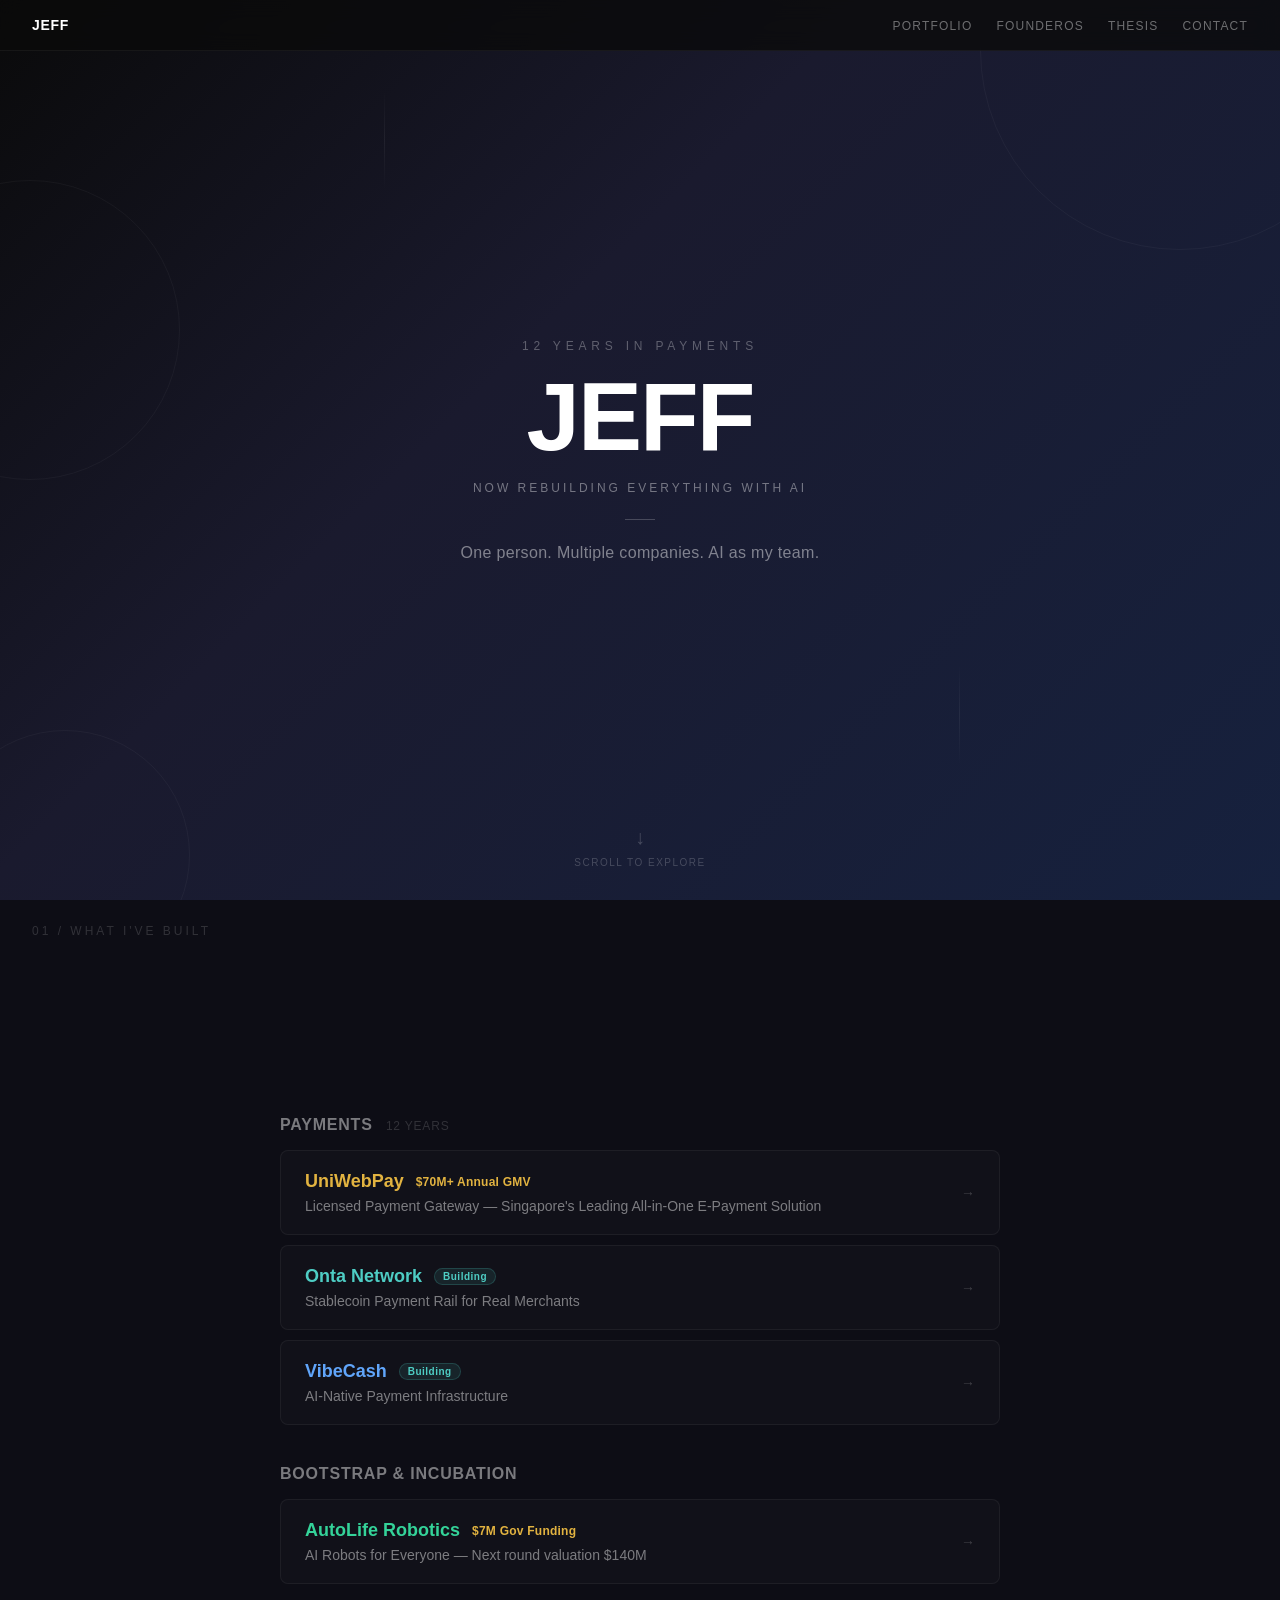
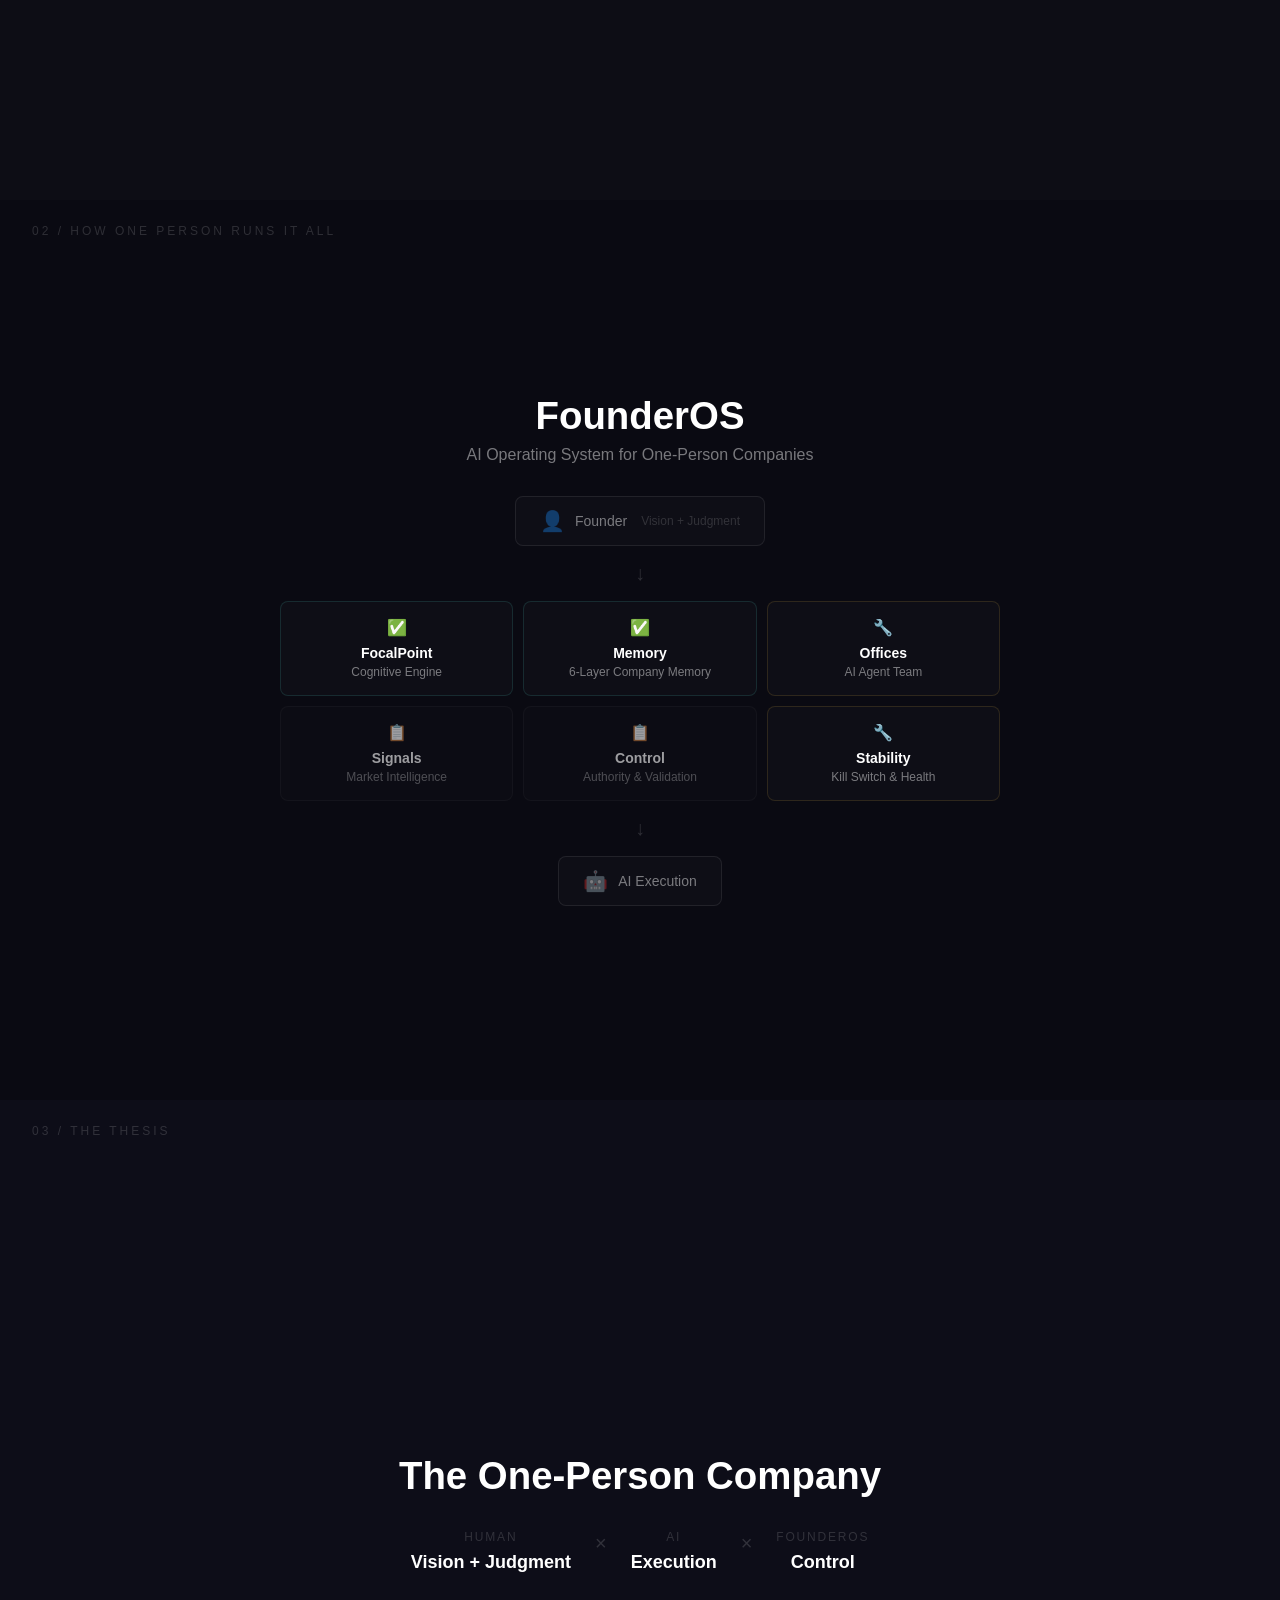
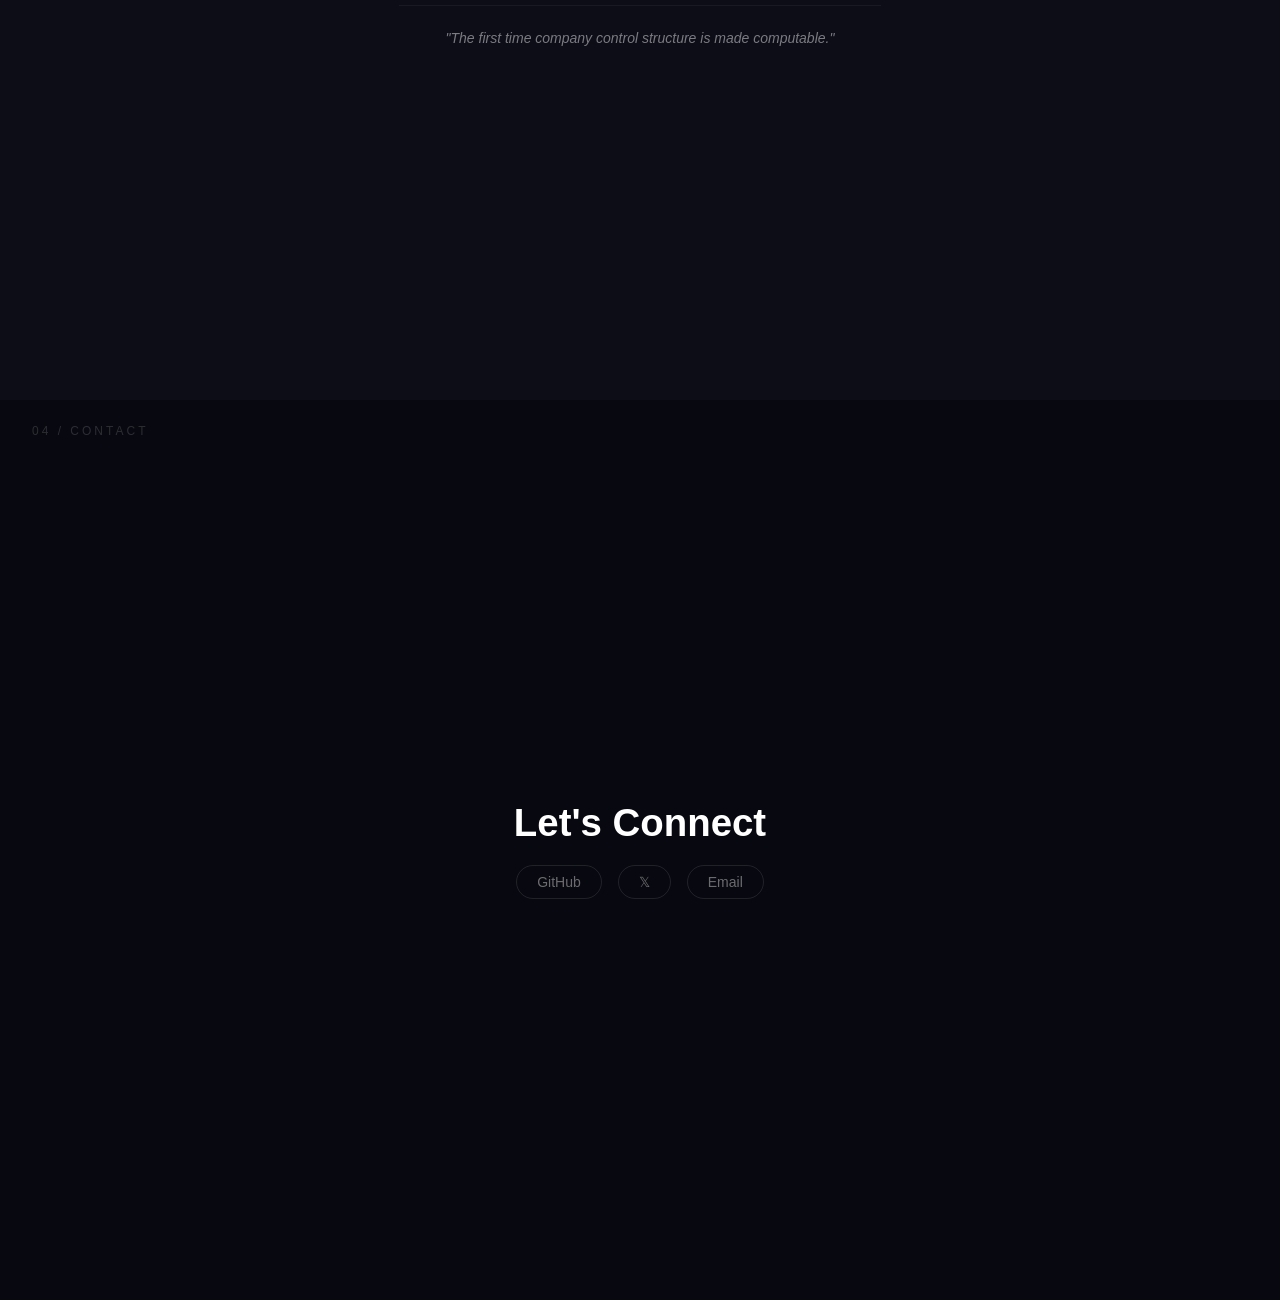
==== commit 933f57fd: "fix: correct VibeCash name and URL Co-Authored-By: Claude Opus 4.6 (1M context) <noreply@anthropic.c" ====
--- a/landing-page/index.html
+++ b/landing-page/index.html
@@ -62,9 +62,9 @@
                         <p>Stablecoin Payment Rail for Real Merchants</p>
                         <span class="arrow">→</span>
                     </a>
-                    <a class="empire-card" href="https://vibcash.dev" target="_blank">
+                    <a class="empire-card" href="https://vibecash.dev" target="_blank">
                         <div class="empire-card-header">
-                            <h3 class="accent-blue">VibCash</h3>
+                            <h3 class="accent-blue">VibeCash</h3>
                             <span class="empire-badge building">Building</span>
                         </div>
                         <p>AI-Native Payment Infrastructure</p>
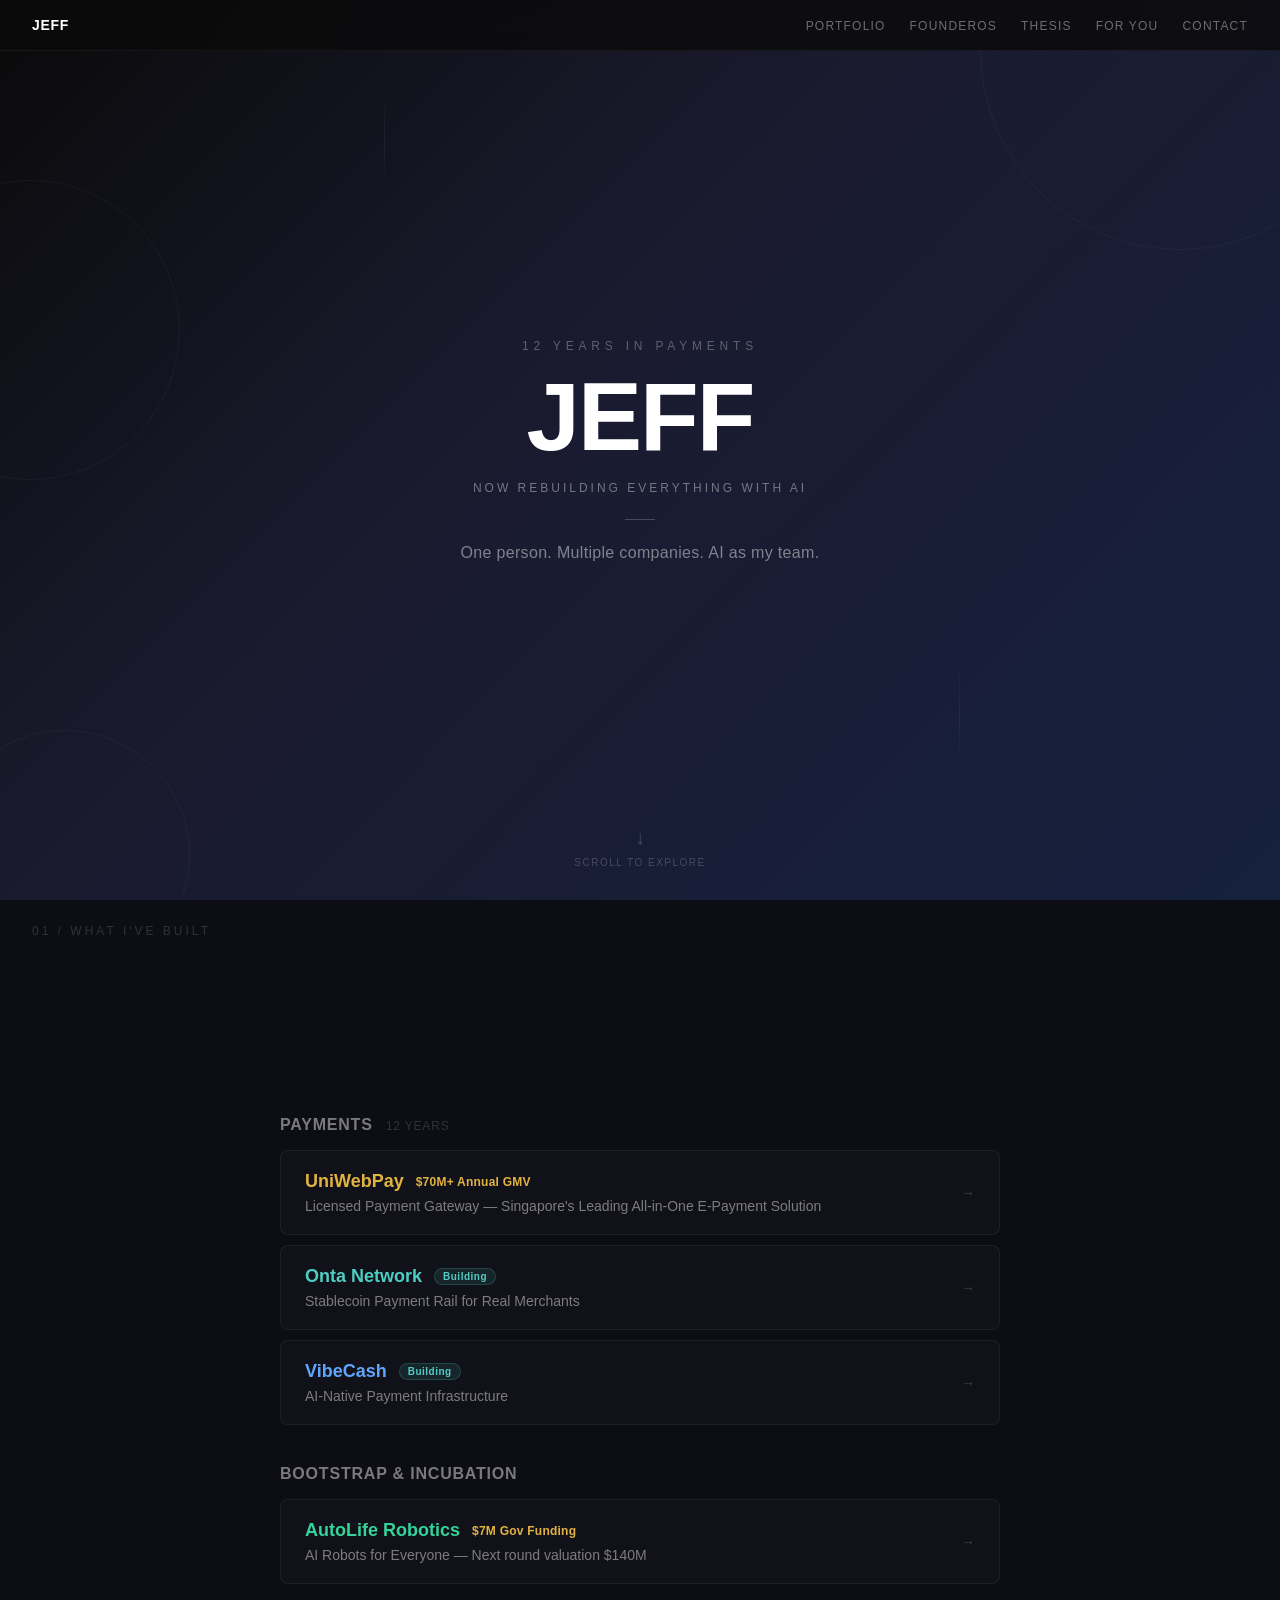
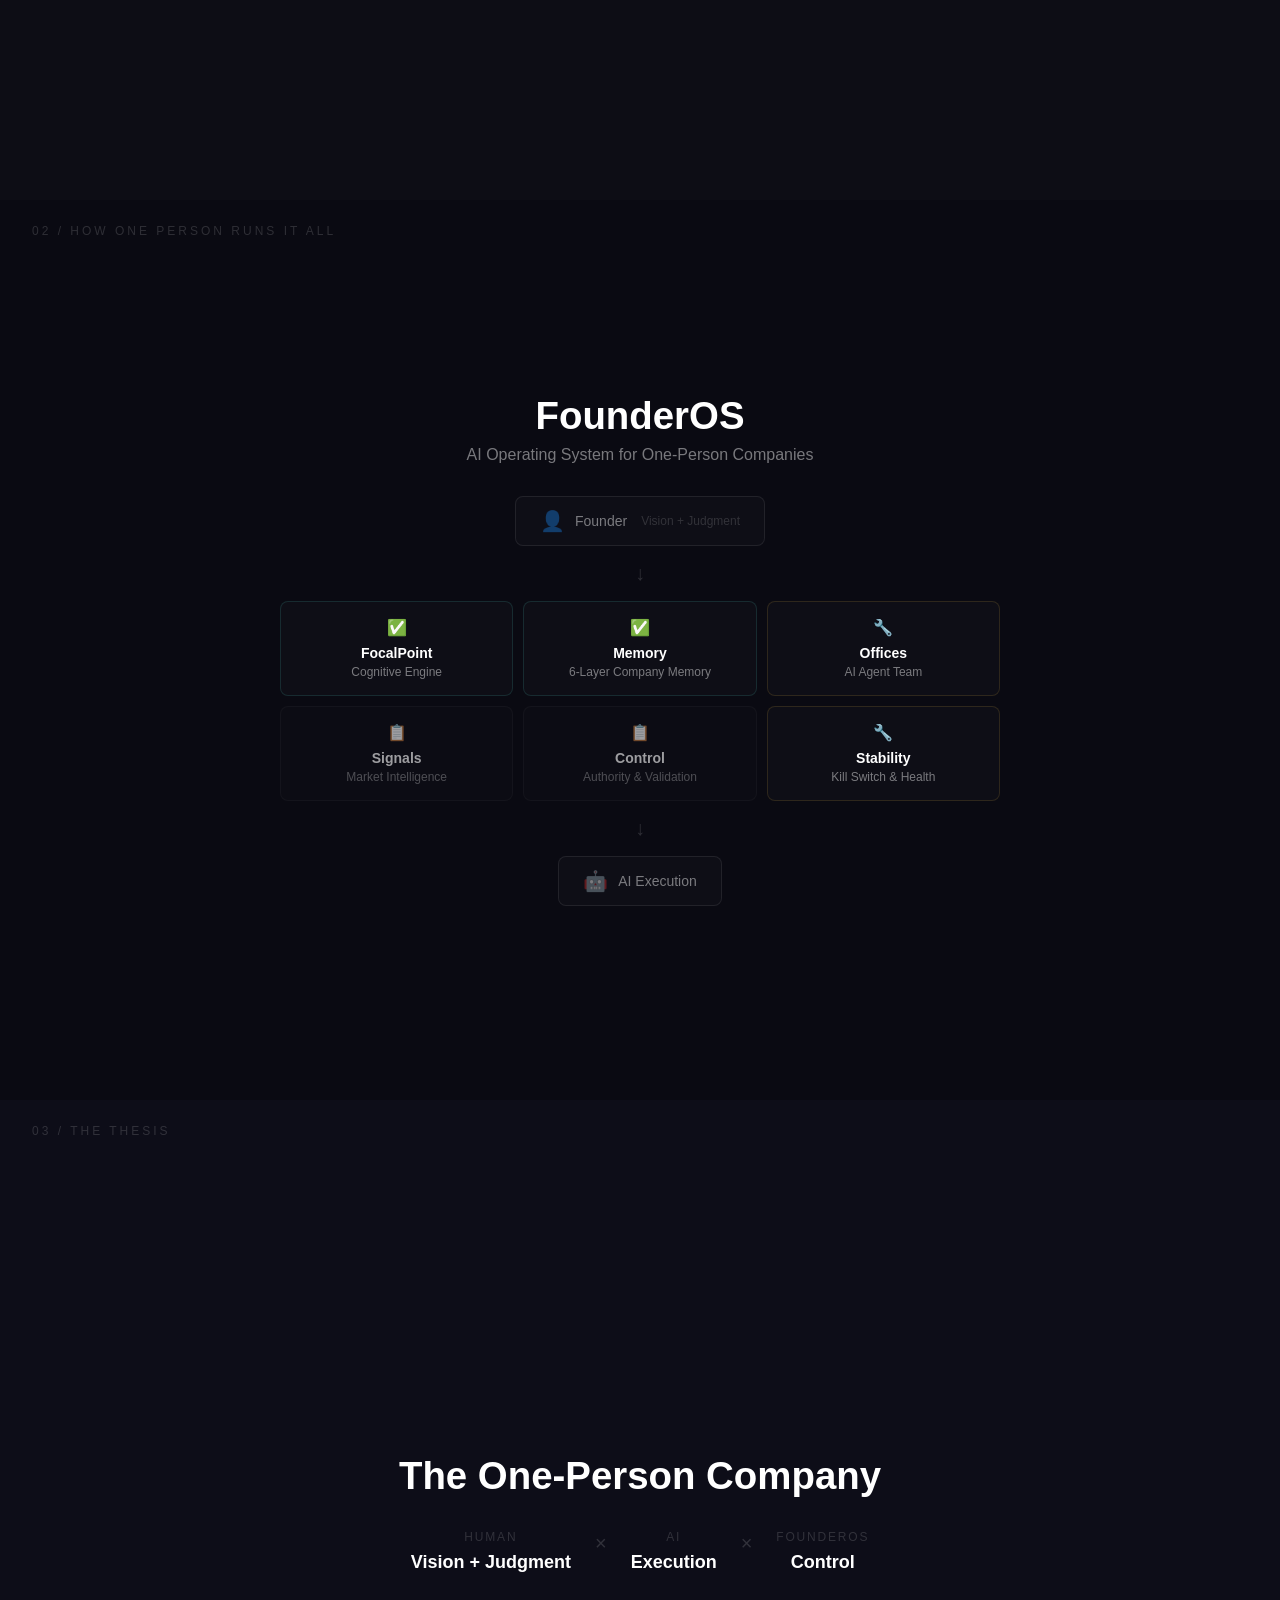
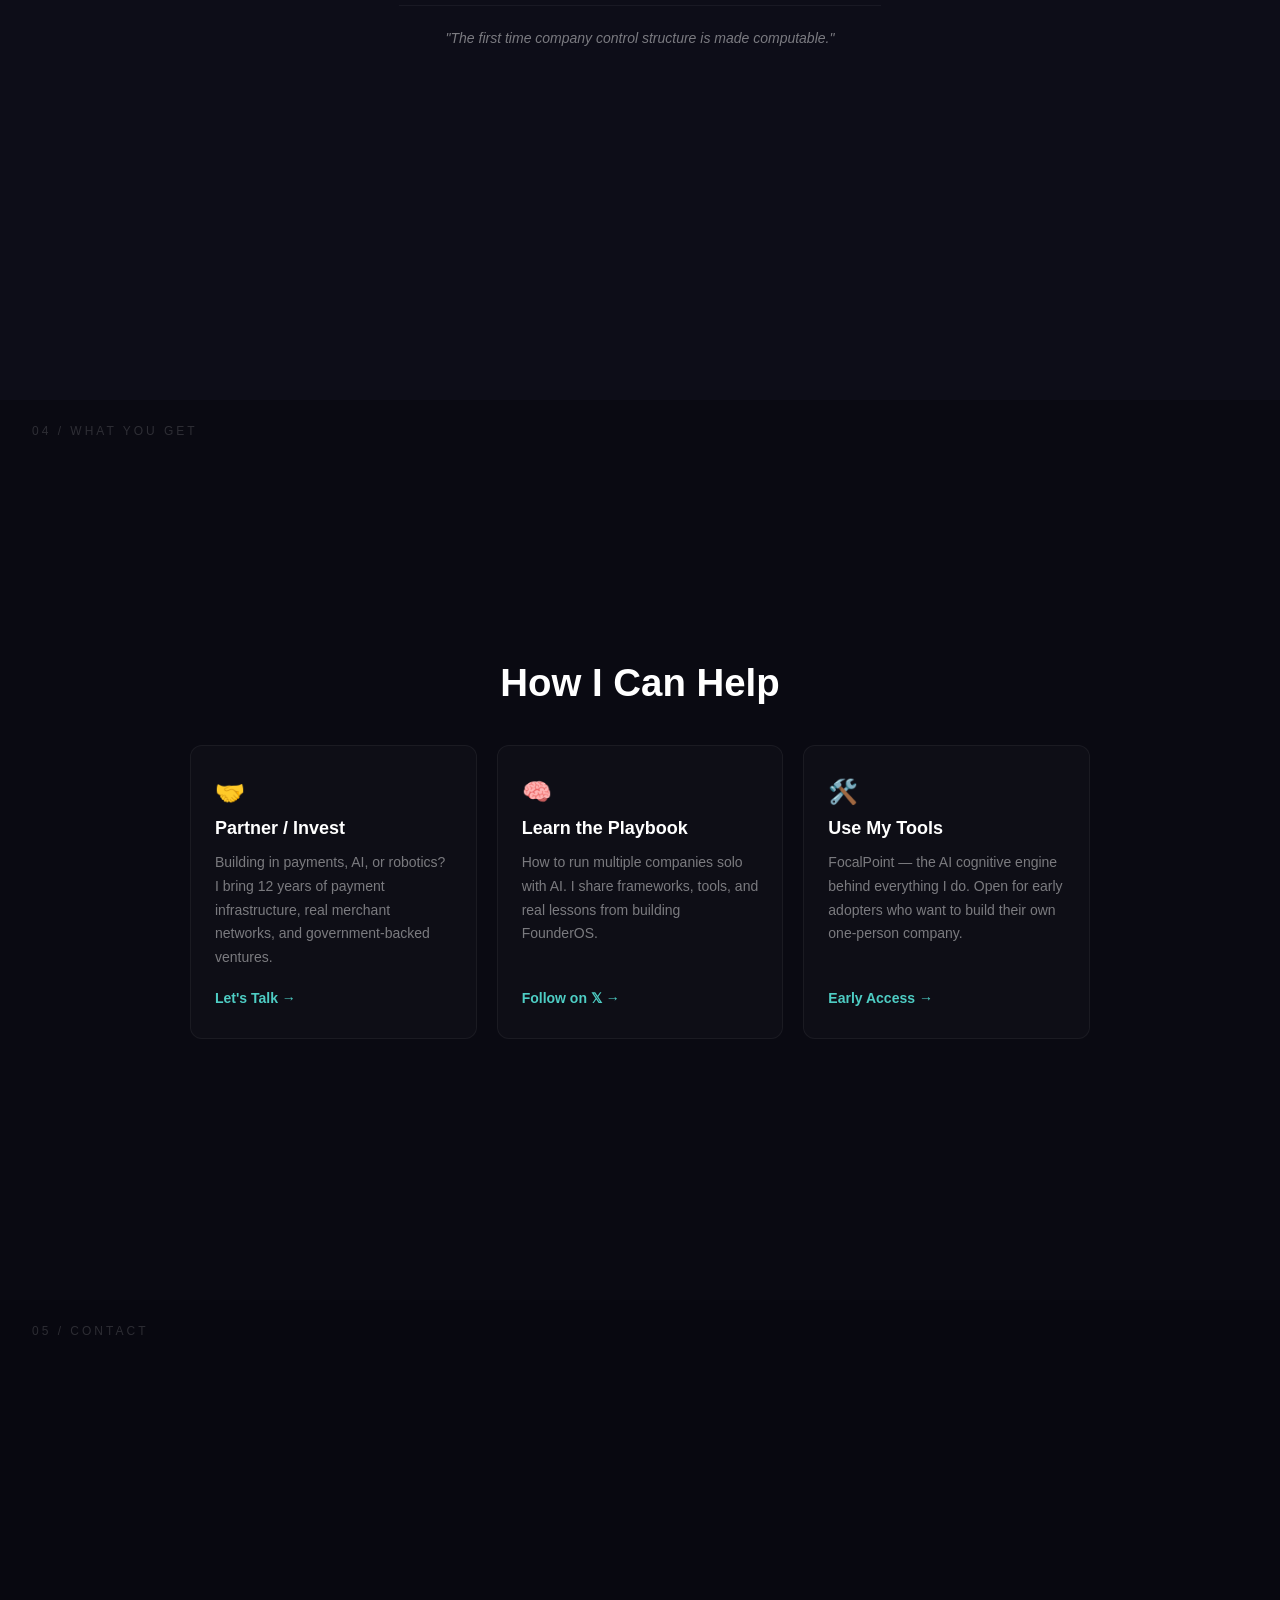
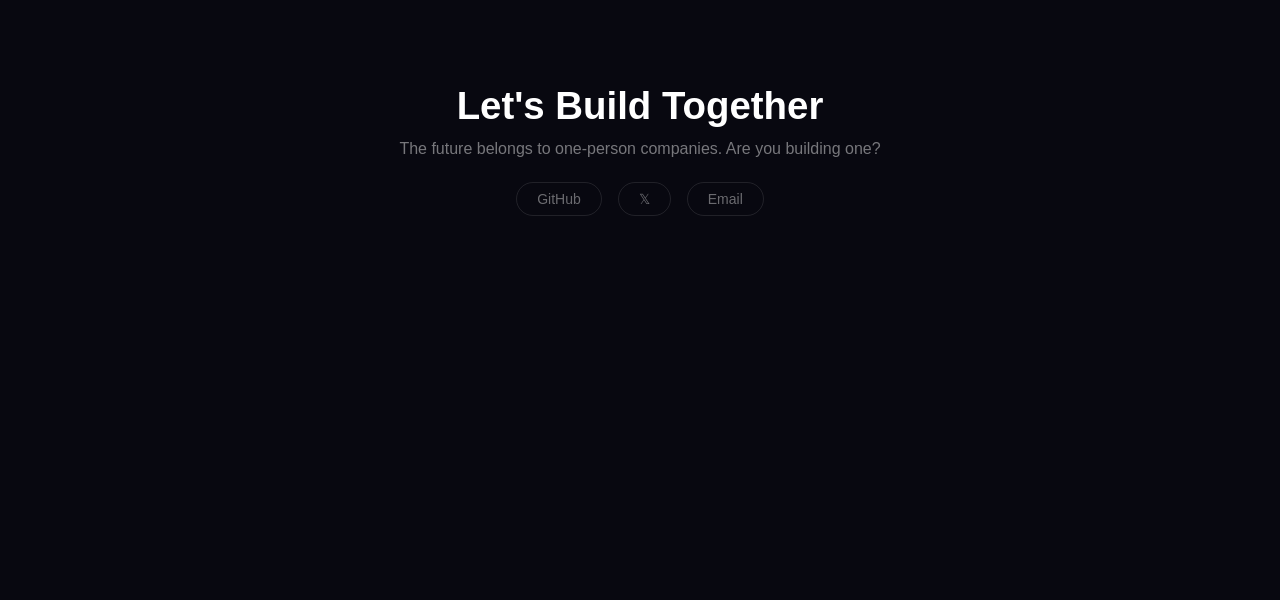
==== commit c3b99473: "feat: add value proposition section and stronger CTAs - "How I Can Help" with 3 audience cards (Part" ====
--- a/landing-page/index.html
+++ b/landing-page/index.html
@@ -14,6 +14,7 @@
             <li><a href="#empire">PORTFOLIO</a></li>
             <li><a href="#system">FOUNDEROS</a></li>
             <li><a href="#thesis">THESIS</a></li>
+            <li><a href="#value">FOR YOU</a></li>
             <li><a href="#contact">CONTACT</a></li>
         </ul>
     </nav>
@@ -169,15 +170,44 @@
         </div>
     </section>
 
+    <!-- Value -->
+    <section id="value" class="section">
+        <span class="section-number">04 / WHAT YOU GET</span>
+        <div class="value-content">
+            <h2 class="fade-in">How I Can Help</h2>
+            <div class="value-cards">
+                <div class="value-card fade-in">
+                    <span class="value-icon">🤝</span>
+                    <h3>Partner / Invest</h3>
+                    <p>Building in payments, AI, or robotics? I bring 12 years of payment infrastructure, real merchant networks, and government-backed ventures.</p>
+                    <a href="mailto:jeff0052@gmail.com" class="value-cta">Let's Talk →</a>
+                </div>
+                <div class="value-card fade-in">
+                    <span class="value-icon">🧠</span>
+                    <h3>Learn the Playbook</h3>
+                    <p>How to run multiple companies solo with AI. I share frameworks, tools, and real lessons from building FounderOS.</p>
+                    <a href="https://x.com/Jeff_JZ0052" target="_blank" class="value-cta">Follow on 𝕏 →</a>
+                </div>
+                <div class="value-card fade-in">
+                    <span class="value-icon">🛠️</span>
+                    <h3>Use My Tools</h3>
+                    <p>FocalPoint — the AI cognitive engine behind everything I do. Open for early adopters who want to build their own one-person company.</p>
+                    <a href="https://github.com/jeff0052" target="_blank" class="value-cta">Early Access →</a>
+                </div>
+            </div>
+        </div>
+    </section>
+
     <!-- Contact -->
     <section id="contact" class="section">
-        <span class="section-number">04 / CONTACT</span>
+        <span class="section-number">05 / CONTACT</span>
         <div class="contact-content fade-in">
-            <h2>Let's Connect</h2>
+            <h2>Let's Build Together</h2>
+            <p class="contact-tagline">The future belongs to one-person companies. Are you building one?</p>
             <div class="contact-links">
                 <a href="https://github.com/jeff0052" target="_blank">GitHub</a>
                 <a href="https://x.com/Jeff_JZ0052" target="_blank">𝕏</a>
-<a href="mailto:jeff0052@gmail.com">Email</a>
+                <a href="mailto:jeff0052@gmail.com">Email</a>
             </div>
         </div>
     </section>
--- a/landing-page/css/style.css
+++ b/landing-page/css/style.css
@@ -53,6 +53,7 @@
 #empire { background: var(--bg-section-1); }
 #system { background: var(--bg-section-2); }
 #thesis { background: var(--bg-section-3); }
+#value { background: var(--bg-section-2); }
 #contact { background: var(--bg-contact); }
 
 /* ========== Navigation ========== */
@@ -481,6 +482,72 @@
   padding-top: 24px;
 }
 
+/* ========== Value Section ========== */
+.value-content {
+  width: 100%;
+  max-width: 900px;
+  text-align: center;
+}
+
+.value-content h2 {
+  font-size: var(--font-heading);
+  font-weight: 700;
+  margin-bottom: 40px;
+}
+
+.value-cards {
+  display: grid;
+  grid-template-columns: repeat(3, 1fr);
+  gap: 20px;
+}
+
+.value-card {
+  background: rgba(255, 255, 255, 0.02);
+  border: 1px solid rgba(255, 255, 255, 0.05);
+  border-radius: 12px;
+  padding: 32px 24px;
+  text-align: left;
+  display: flex;
+  flex-direction: column;
+  gap: 12px;
+  transition: all 0.3s ease;
+}
+
+.value-card:hover {
+  border-color: rgba(255, 255, 255, 0.12);
+  background: rgba(255, 255, 255, 0.04);
+  transform: translateY(-4px);
+}
+
+.value-icon {
+  font-size: 1.5rem;
+}
+
+.value-card h3 {
+  font-size: 1.125rem;
+  font-weight: 700;
+}
+
+.value-card p {
+  font-size: 0.875rem;
+  color: var(--text-body);
+  line-height: 1.7;
+  flex: 1;
+}
+
+.value-cta {
+  font-size: 0.875rem;
+  color: var(--accent-cyan);
+  text-decoration: none;
+  font-weight: 600;
+  transition: color 0.3s ease;
+  margin-top: 8px;
+}
+
+.value-cta:hover {
+  color: var(--text-primary);
+}
+
 /* ========== Contact Section ========== */
 .contact-content {
   text-align: center;
@@ -489,7 +556,13 @@
 .contact-content h2 {
   font-size: var(--font-heading);
   font-weight: 700;
-  margin-bottom: 20px;
+  margin-bottom: 12px;
+}
+
+.contact-tagline {
+  font-size: 1rem;
+  color: var(--text-body);
+  margin-bottom: 24px;
 }
 
 .contact-links {
@@ -534,6 +607,7 @@
   .section { padding: 60px 20px; }
   nav { padding: 12px 20px; }
   .system-blocks { grid-template-columns: repeat(2, 1fr); }
+  .value-cards { grid-template-columns: 1fr; max-width: 480px; margin: 0 auto; }
 }
 
 /* ========== Responsive: Mobile ========== */
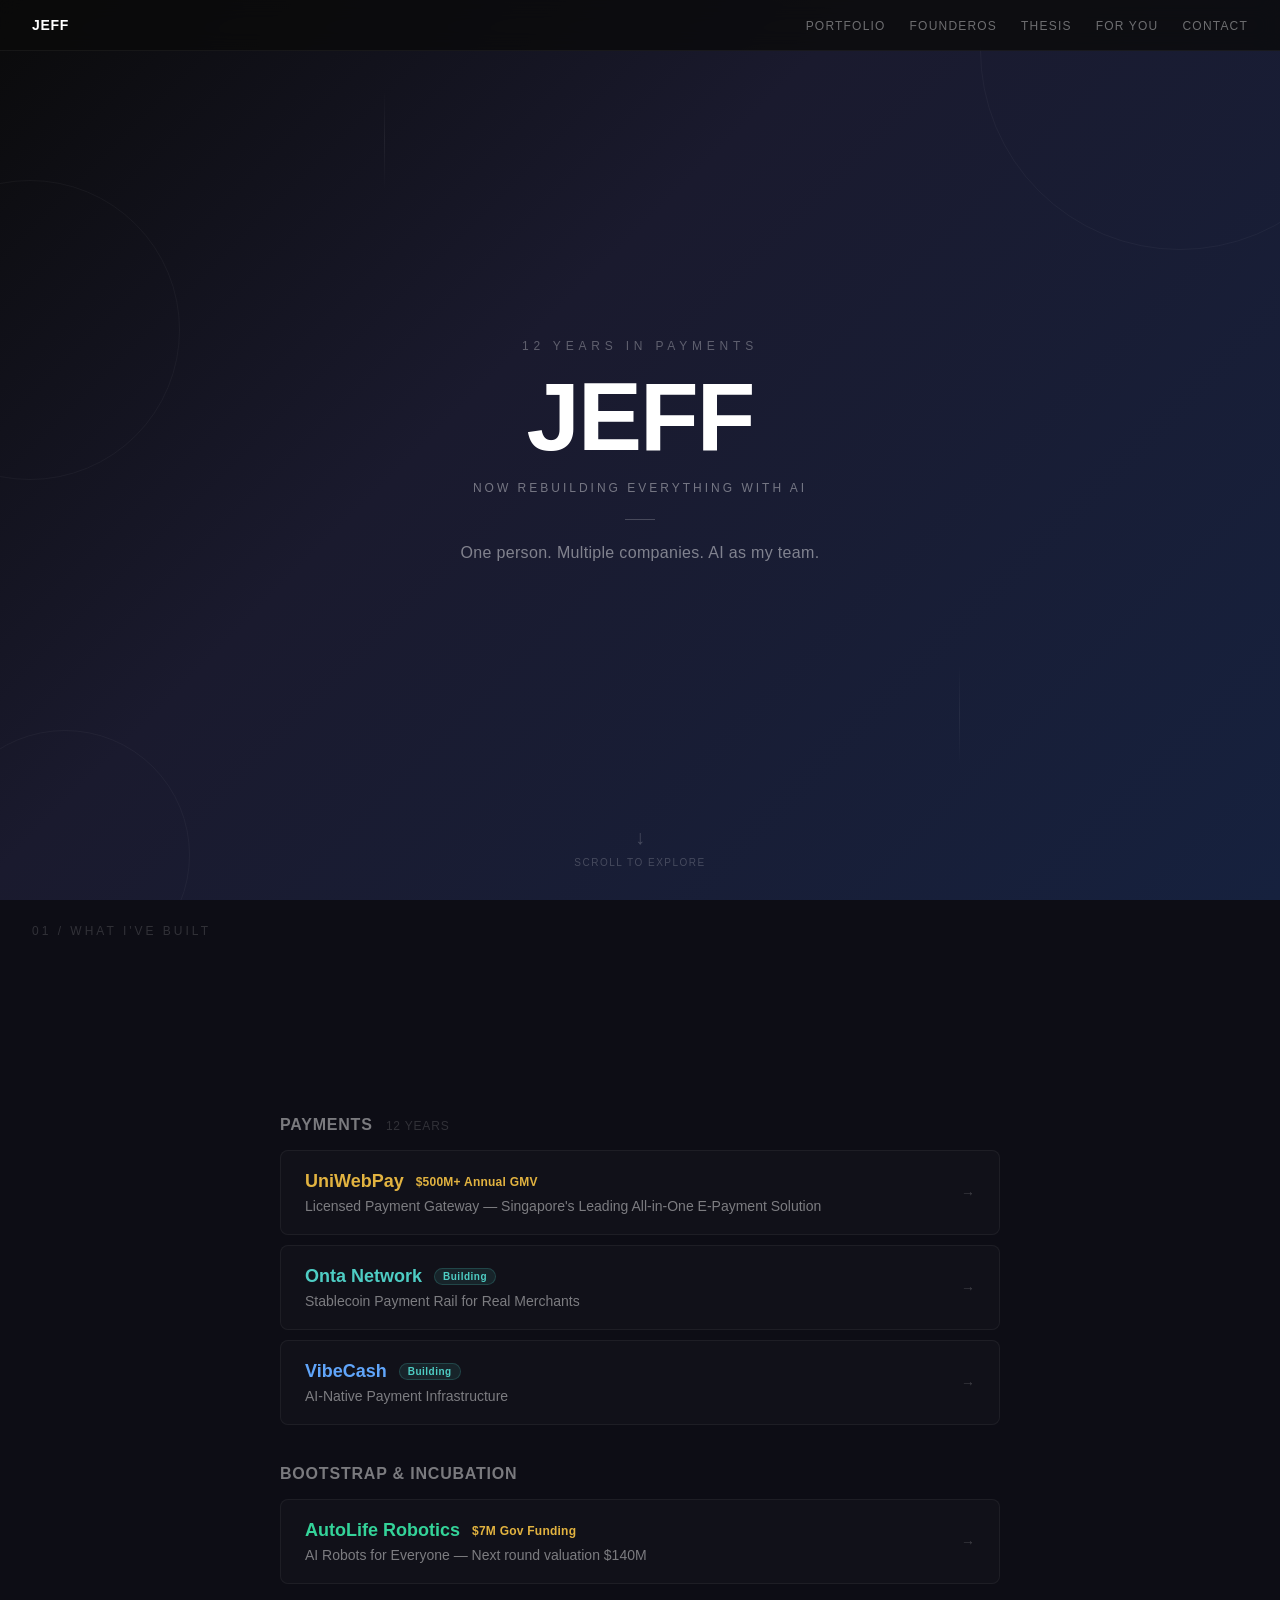
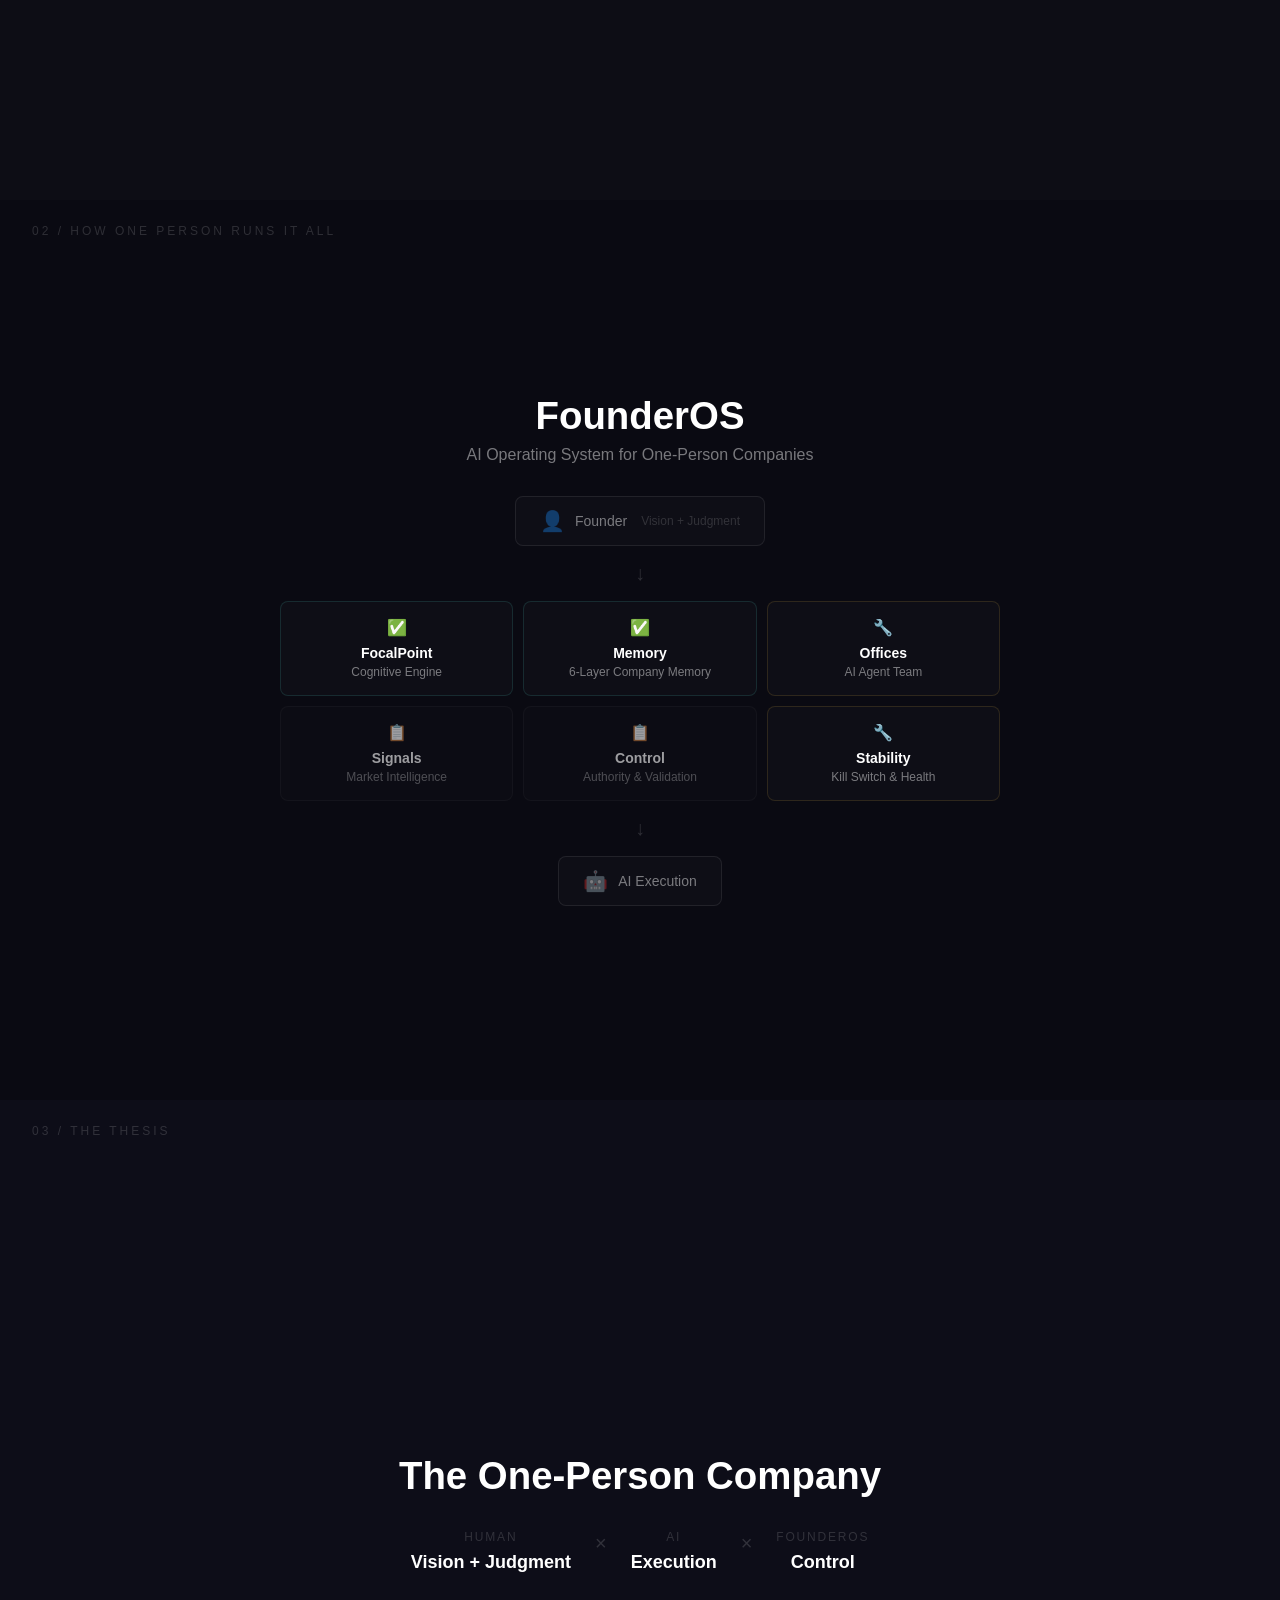
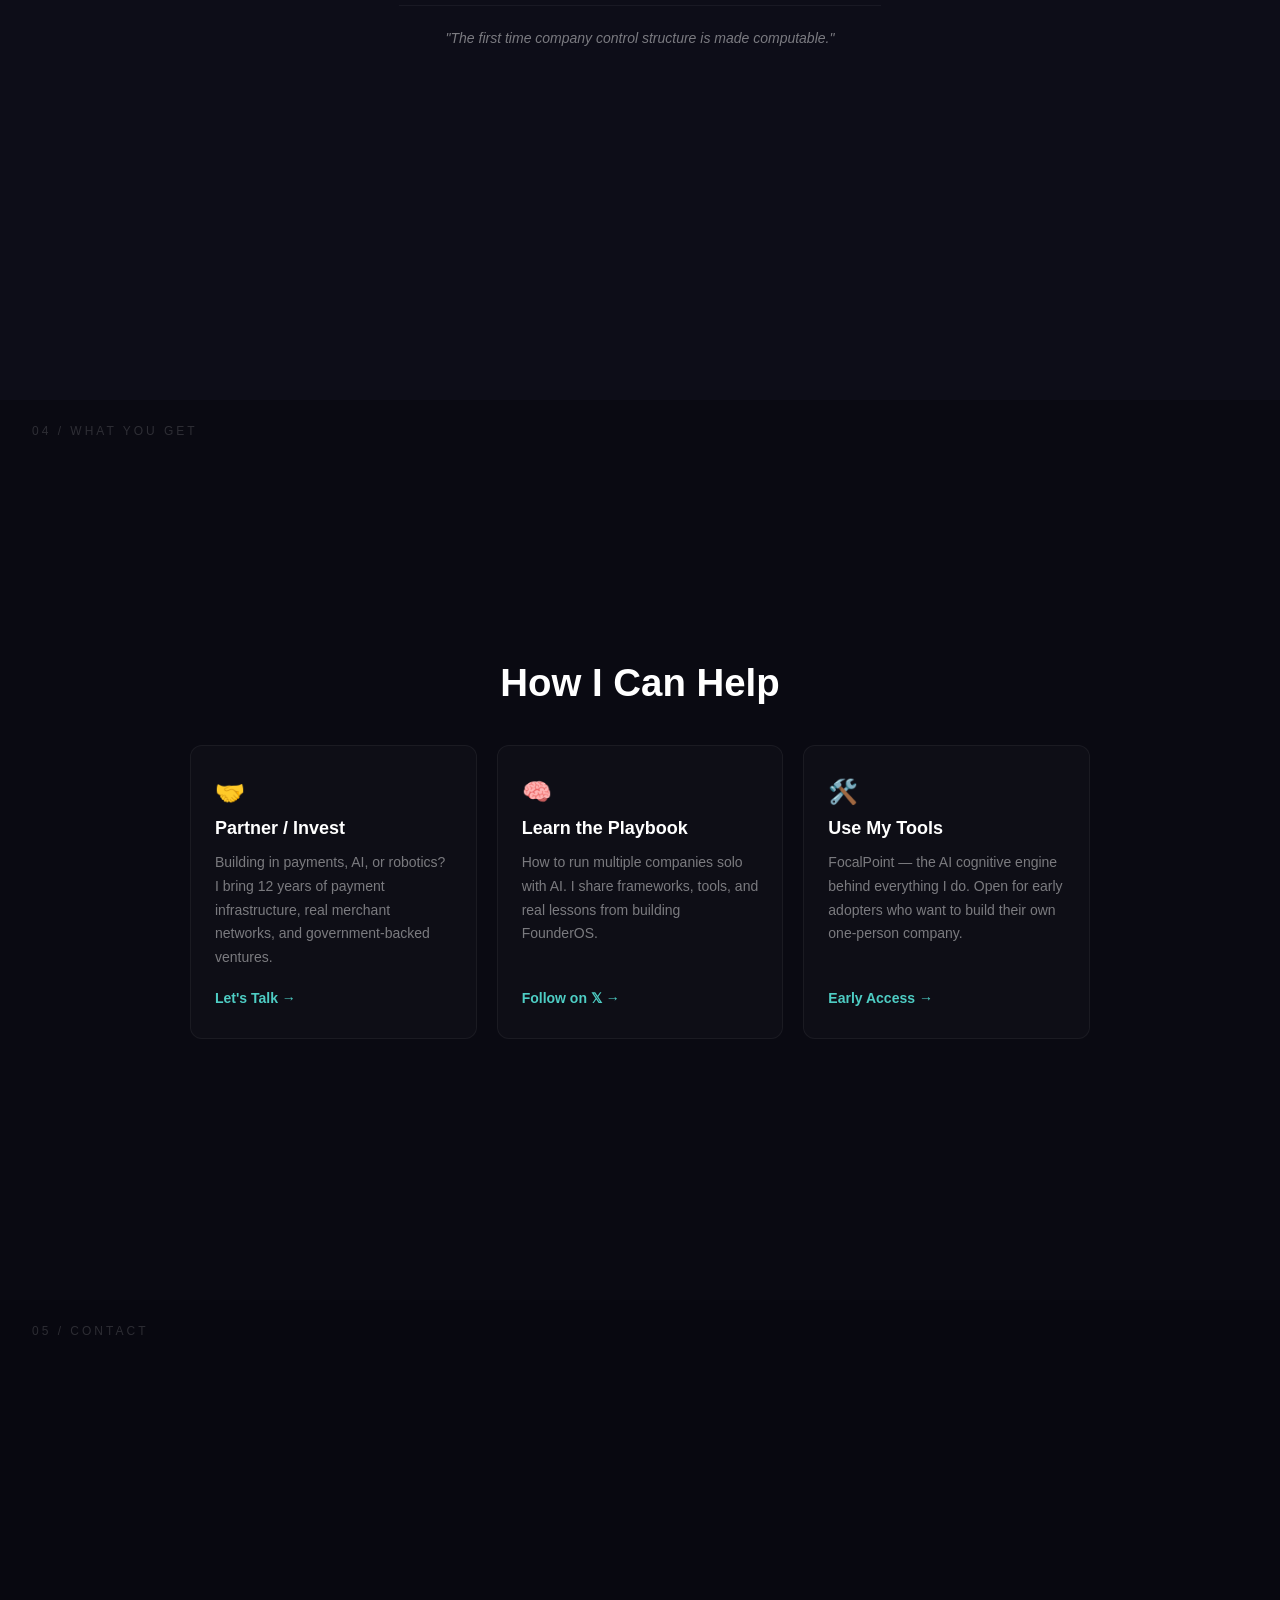
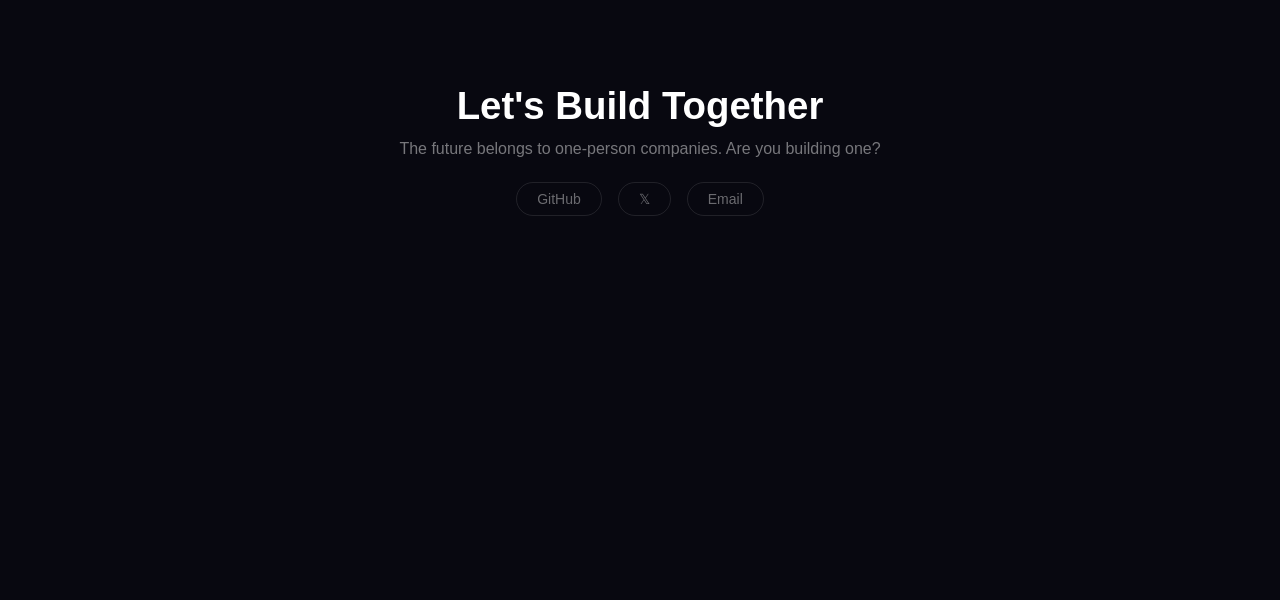
==== commit 70547d42: "fix: update UniWebPay GMV to $500M+" ====
--- a/landing-page/index.html
+++ b/landing-page/index.html
@@ -50,7 +50,7 @@
                     <a class="empire-card" href="https://www.uniwebpay.com" target="_blank">
                         <div class="empire-card-header">
                             <h3 class="accent-gold">UniWebPay</h3>
-                            <span class="empire-stat">$70M+ Annual GMV</span>
+                            <span class="empire-stat">$500M+ Annual GMV</span>
                         </div>
                         <p>Licensed Payment Gateway — Singapore's Leading All-in-One E-Payment Solution</p>
                         <span class="arrow">→</span>
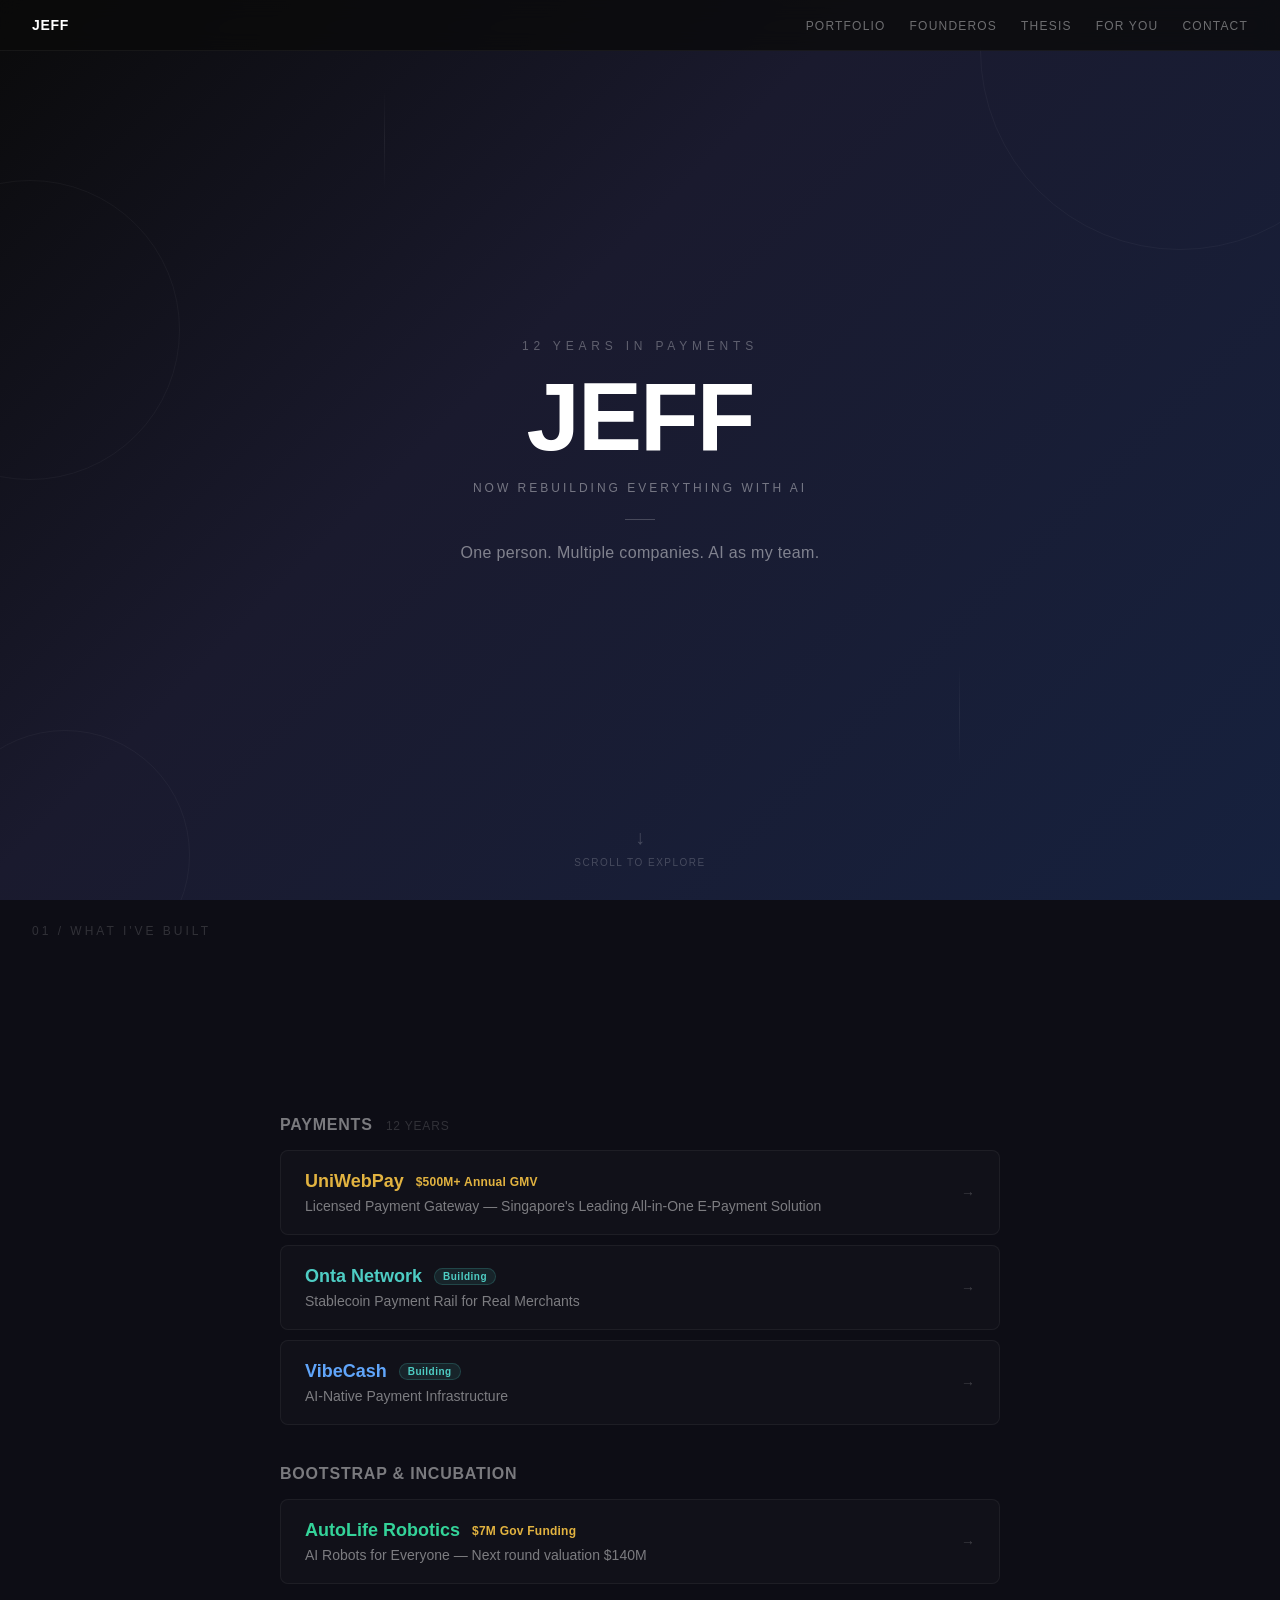
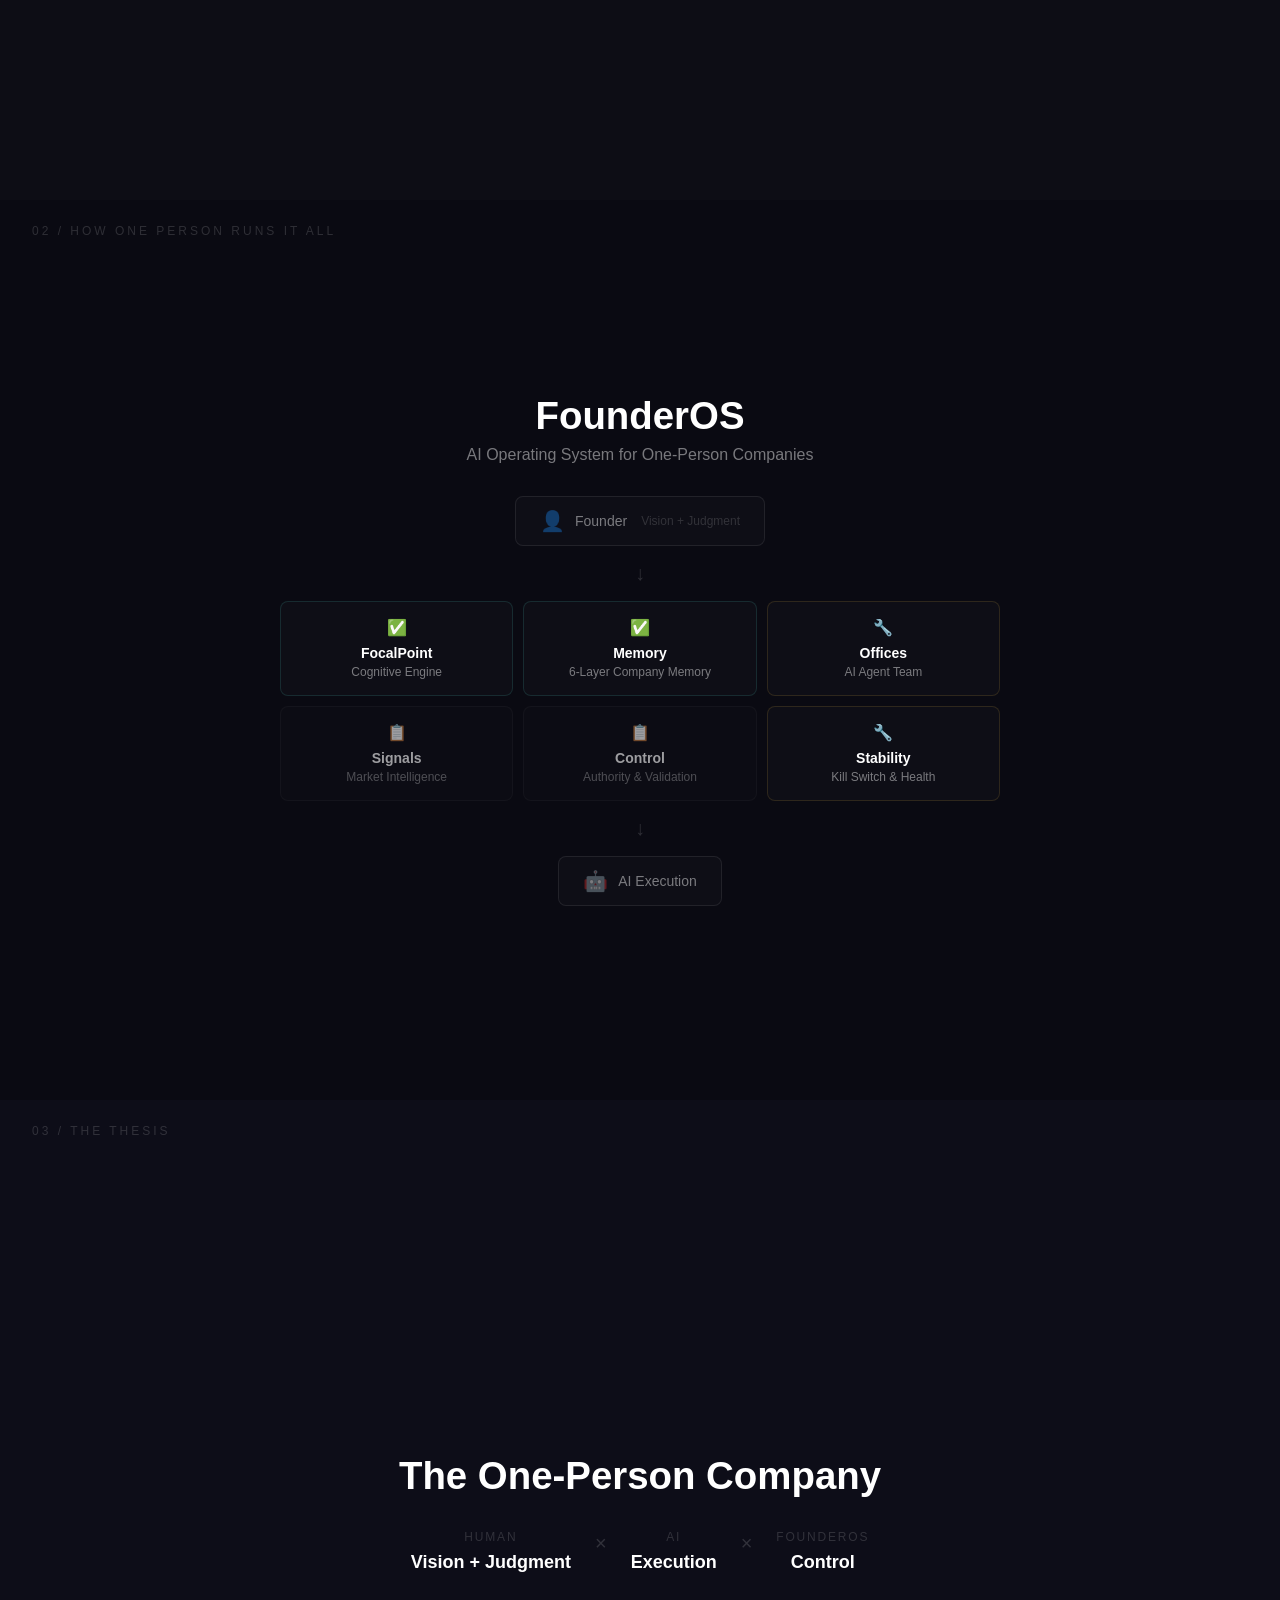
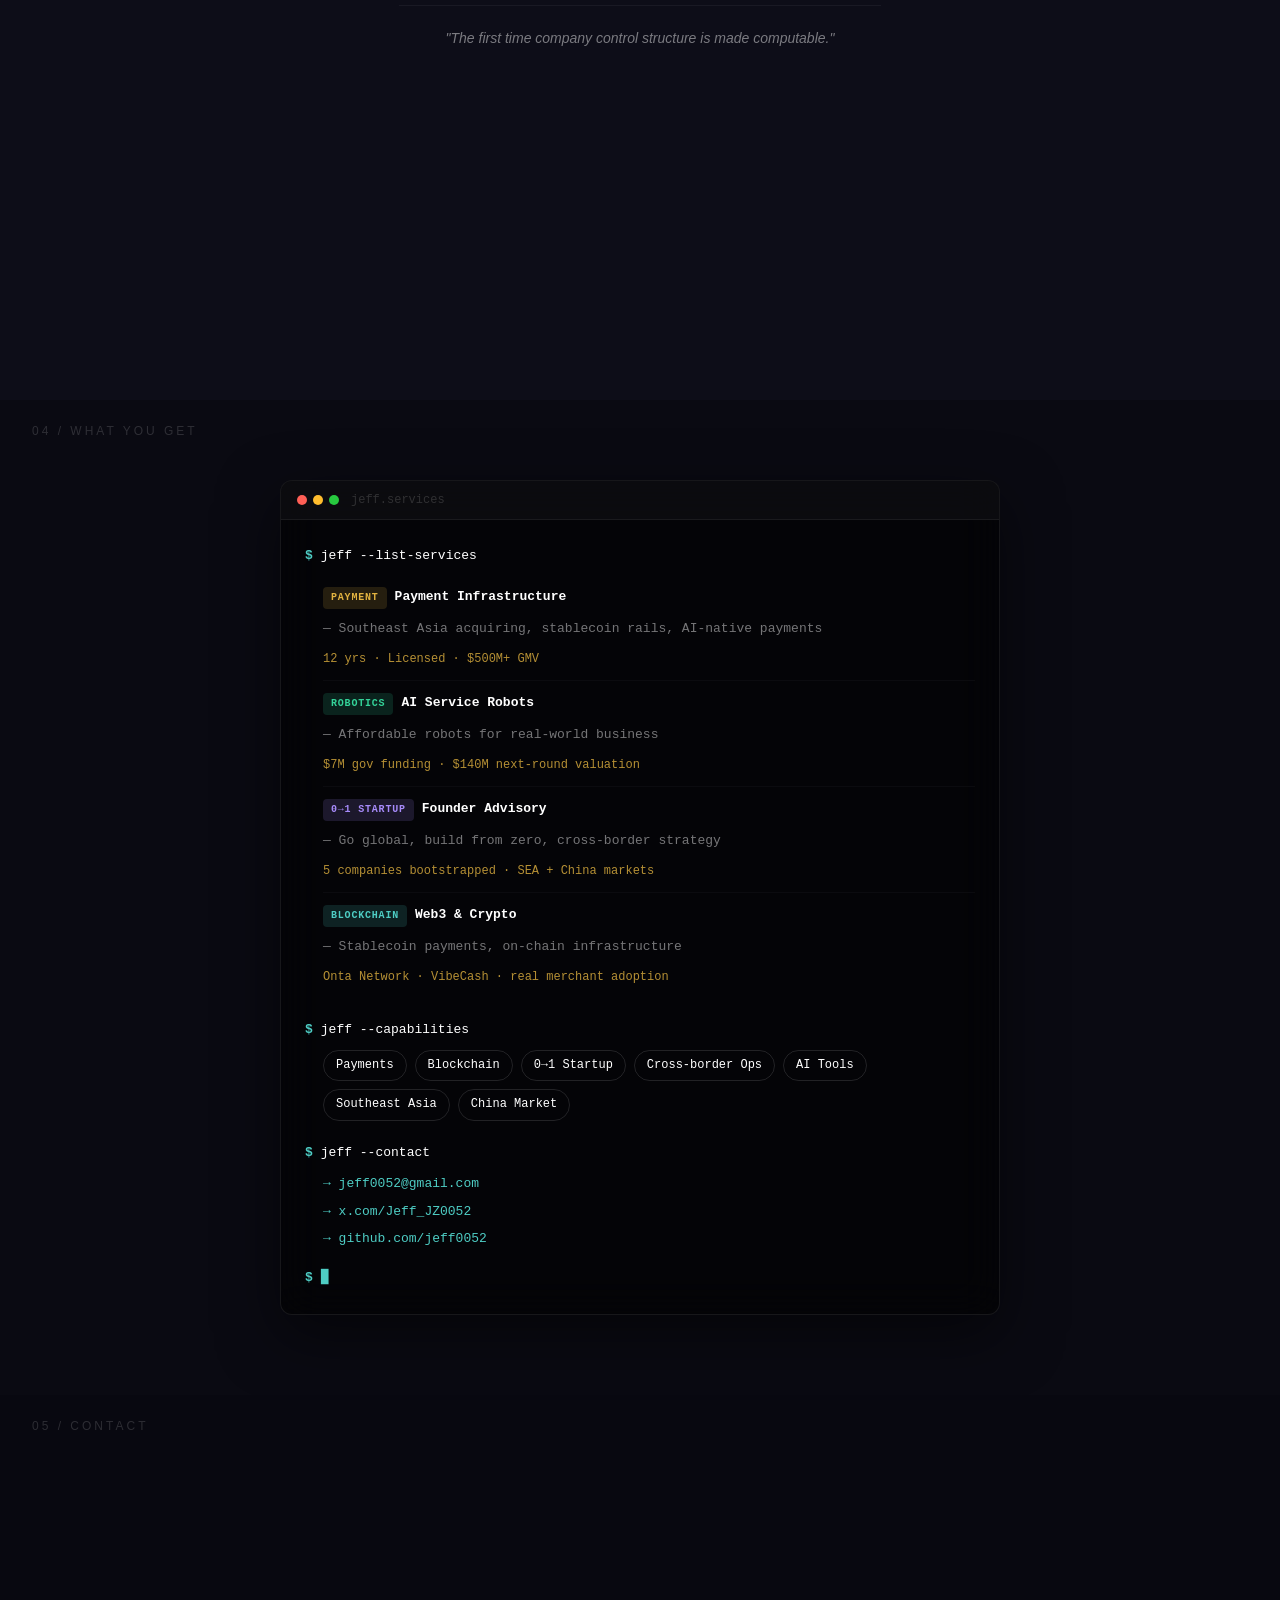
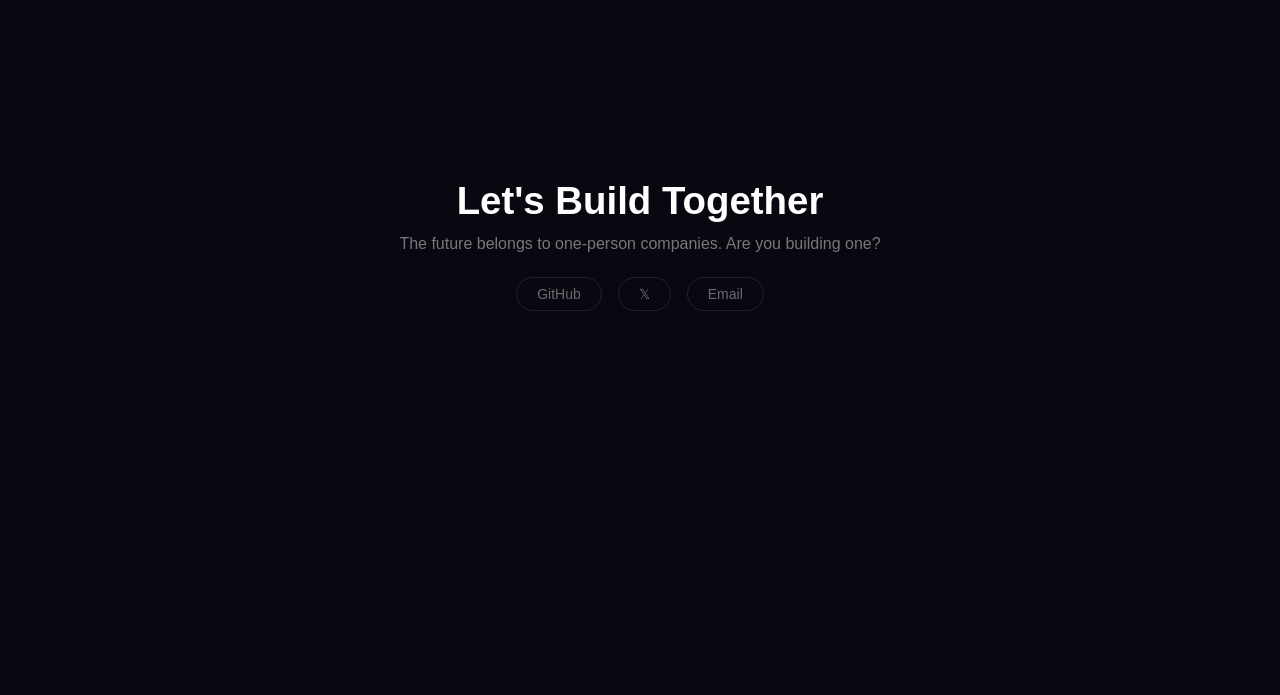
==== commit d16e6dce: "feat: replace value section with terminal-style service interface - Terminal UI with $ jeff --list-s" ====
--- a/landing-page/index.html
+++ b/landing-page/index.html
@@ -170,29 +170,74 @@
         </div>
     </section>
 
-    <!-- Value -->
+    <!-- Value — Terminal Style -->
     <section id="value" class="section">
         <span class="section-number">04 / WHAT YOU GET</span>
-        <div class="value-content">
-            <h2 class="fade-in">How I Can Help</h2>
-            <div class="value-cards">
-                <div class="value-card fade-in">
-                    <span class="value-icon">🤝</span>
-                    <h3>Partner / Invest</h3>
-                    <p>Building in payments, AI, or robotics? I bring 12 years of payment infrastructure, real merchant networks, and government-backed ventures.</p>
-                    <a href="mailto:jeff0052@gmail.com" class="value-cta">Let's Talk →</a>
-                </div>
-                <div class="value-card fade-in">
-                    <span class="value-icon">🧠</span>
-                    <h3>Learn the Playbook</h3>
-                    <p>How to run multiple companies solo with AI. I share frameworks, tools, and real lessons from building FounderOS.</p>
-                    <a href="https://x.com/Jeff_JZ0052" target="_blank" class="value-cta">Follow on 𝕏 →</a>
-                </div>
-                <div class="value-card fade-in">
-                    <span class="value-icon">🛠️</span>
-                    <h3>Use My Tools</h3>
-                    <p>FocalPoint — the AI cognitive engine behind everything I do. Open for early adopters who want to build their own one-person company.</p>
-                    <a href="https://github.com/jeff0052" target="_blank" class="value-cta">Early Access →</a>
+        <div class="terminal fade-in">
+            <div class="terminal-header">
+                <div class="terminal-dots">
+                    <span class="dot red"></span>
+                    <span class="dot yellow"></span>
+                    <span class="dot green"></span>
+                </div>
+                <span class="terminal-title">jeff.services</span>
+            </div>
+            <div class="terminal-body">
+                <div class="terminal-line">
+                    <span class="prompt">$</span>
+                    <span class="cmd">jeff --list-services</span>
+                </div>
+                <div class="terminal-output">
+                    <div class="service-block">
+                        <span class="service-tag payment">PAYMENT</span>
+                        <span class="service-name">Payment Infrastructure</span>
+                        <span class="service-desc">— Southeast Asia acquiring, stablecoin rails, AI-native payments</span>
+                        <span class="service-proof">12 yrs · Licensed · $500M+ GMV</span>
+                    </div>
+                    <div class="service-block">
+                        <span class="service-tag robot">ROBOTICS</span>
+                        <span class="service-name">AI Service Robots</span>
+                        <span class="service-desc">— Affordable robots for real-world business</span>
+                        <span class="service-proof">$7M gov funding · $140M next-round valuation</span>
+                    </div>
+                    <div class="service-block">
+                        <span class="service-tag startup">0→1 STARTUP</span>
+                        <span class="service-name">Founder Advisory</span>
+                        <span class="service-desc">— Go global, build from zero, cross-border strategy</span>
+                        <span class="service-proof">5 companies bootstrapped · SEA + China markets</span>
+                    </div>
+                    <div class="service-block">
+                        <span class="service-tag blockchain">BLOCKCHAIN</span>
+                        <span class="service-name">Web3 & Crypto</span>
+                        <span class="service-desc">— Stablecoin payments, on-chain infrastructure</span>
+                        <span class="service-proof">Onta Network · VibeCash · real merchant adoption</span>
+                    </div>
+                </div>
+                <div class="terminal-line">
+                    <span class="prompt">$</span>
+                    <span class="cmd">jeff --capabilities</span>
+                </div>
+                <div class="terminal-output capabilities">
+                    <span class="cap-pill">Payments</span>
+                    <span class="cap-pill">Blockchain</span>
+                    <span class="cap-pill">0→1 Startup</span>
+                    <span class="cap-pill">Cross-border Ops</span>
+                    <span class="cap-pill">AI Tools</span>
+                    <span class="cap-pill">Southeast Asia</span>
+                    <span class="cap-pill">China Market</span>
+                </div>
+                <div class="terminal-line">
+                    <span class="prompt">$</span>
+                    <span class="cmd">jeff --contact</span>
+                </div>
+                <div class="terminal-output contact-output">
+                    <a href="mailto:jeff0052@gmail.com" class="terminal-link">→ jeff0052@gmail.com</a>
+                    <a href="https://x.com/Jeff_JZ0052" target="_blank" class="terminal-link">→ x.com/Jeff_JZ0052</a>
+                    <a href="https://github.com/jeff0052" target="_blank" class="terminal-link">→ github.com/jeff0052</a>
+                </div>
+                <div class="terminal-line cursor-line">
+                    <span class="prompt">$</span>
+                    <span class="cursor">▊</span>
                 </div>
             </div>
         </div>
--- a/landing-page/css/style.css
+++ b/landing-page/css/style.css
@@ -482,70 +482,188 @@
   padding-top: 24px;
 }
 
-/* ========== Value Section ========== */
-.value-content {
+/* ========== Value Section — Terminal ========== */
+.terminal {
   width: 100%;
-  max-width: 900px;
-  text-align: center;
-}
-
-.value-content h2 {
-  font-size: var(--font-heading);
-  font-weight: 700;
-  margin-bottom: 40px;
-}
-
-.value-cards {
-  display: grid;
-  grid-template-columns: repeat(3, 1fr);
-  gap: 20px;
-}
-
-.value-card {
-  background: rgba(255, 255, 255, 0.02);
-  border: 1px solid rgba(255, 255, 255, 0.05);
+  max-width: 720px;
+  border: 1px solid rgba(255, 255, 255, 0.08);
   border-radius: 12px;
-  padding: 32px 24px;
-  text-align: left;
+  overflow: hidden;
+  background: rgba(0, 0, 0, 0.6);
+  backdrop-filter: blur(20px);
+  box-shadow: 0 20px 60px rgba(0, 0, 0, 0.5);
+}
+
+.terminal-header {
+  display: flex;
+  align-items: center;
+  gap: 12px;
+  padding: 12px 16px;
+  background: rgba(255, 255, 255, 0.03);
+  border-bottom: 1px solid rgba(255, 255, 255, 0.06);
+}
+
+.terminal-dots {
+  display: flex;
+  gap: 6px;
+}
+
+.dot {
+  width: 10px;
+  height: 10px;
+  border-radius: 50%;
+}
+
+.dot.red { background: #ff5f56; }
+.dot.yellow { background: #ffbd2e; }
+.dot.green { background: #27c93f; }
+
+.terminal-title {
+  font-size: 0.75rem;
+  color: var(--text-muted);
+  font-family: 'SF Mono', 'Fira Code', 'Consolas', monospace;
+}
+
+.terminal-body {
+  padding: 24px;
+  font-family: 'SF Mono', 'Fira Code', 'Consolas', monospace;
+  font-size: 0.8125rem;
+  line-height: 1.8;
+}
+
+.terminal-line {
+  display: flex;
+  align-items: center;
+  gap: 8px;
+  margin-top: 20px;
+}
+
+.terminal-line:first-child {
+  margin-top: 0;
+}
+
+.prompt {
+  color: var(--accent-cyan);
+  font-weight: 700;
+}
+
+.cmd {
+  color: var(--text-primary);
+}
+
+.terminal-output {
+  margin-top: 8px;
+  padding-left: 18px;
+}
+
+.service-block {
+  display: flex;
+  flex-wrap: wrap;
+  align-items: baseline;
+  gap: 8px;
+  padding: 10px 0;
+  border-bottom: 1px solid rgba(255, 255, 255, 0.03);
+}
+
+.service-block:last-child {
+  border-bottom: none;
+}
+
+.service-tag {
+  font-size: 0.625rem;
+  font-weight: 700;
+  letter-spacing: 0.08em;
+  padding: 2px 8px;
+  border-radius: 4px;
+  flex-shrink: 0;
+}
+
+.service-tag.payment {
+  background: rgba(226, 179, 64, 0.15);
+  color: var(--accent-gold);
+}
+
+.service-tag.robot {
+  background: rgba(52, 211, 153, 0.15);
+  color: var(--accent-green);
+}
+
+.service-tag.startup {
+  background: rgba(167, 139, 250, 0.15);
+  color: var(--accent-purple);
+}
+
+.service-tag.blockchain {
+  background: rgba(78, 205, 196, 0.15);
+  color: var(--accent-cyan);
+}
+
+.service-name {
+  color: var(--text-primary);
+  font-weight: 600;
+}
+
+.service-desc {
+  color: var(--text-body);
+  width: 100%;
+}
+
+.service-proof {
+  font-size: 0.75rem;
+  color: var(--accent-gold);
+  width: 100%;
+  opacity: 0.8;
+}
+
+.capabilities {
+  display: flex;
+  flex-wrap: wrap;
+  gap: 8px;
+}
+
+.cap-pill {
+  font-size: 0.75rem;
+  color: var(--text-primary);
+  border: 1px solid rgba(255, 255, 255, 0.12);
+  padding: 4px 12px;
+  border-radius: 20px;
+  transition: all 0.3s ease;
+}
+
+.cap-pill:hover {
+  border-color: var(--accent-cyan);
+  color: var(--accent-cyan);
+  background: rgba(78, 205, 196, 0.05);
+}
+
+.contact-output {
   display: flex;
   flex-direction: column;
-  gap: 12px;
-  transition: all 0.3s ease;
-}
-
-.value-card:hover {
-  border-color: rgba(255, 255, 255, 0.12);
-  background: rgba(255, 255, 255, 0.04);
-  transform: translateY(-4px);
-}
-
-.value-icon {
-  font-size: 1.5rem;
-}
-
-.value-card h3 {
-  font-size: 1.125rem;
-  font-weight: 700;
-}
-
-.value-card p {
-  font-size: 0.875rem;
-  color: var(--text-body);
-  line-height: 1.7;
-  flex: 1;
-}
-
-.value-cta {
-  font-size: 0.875rem;
+  gap: 4px;
+}
+
+.terminal-link {
   color: var(--accent-cyan);
   text-decoration: none;
-  font-weight: 600;
-  transition: color 0.3s ease;
-  margin-top: 8px;
-}
-
-.value-cta:hover {
-  color: var(--text-primary);
+  transition: color 0.2s ease;
+}
+
+.terminal-link:hover {
+  color: var(--text-primary);
+}
+
+.cursor-line {
+  margin-top: 16px;
+}
+
+.cursor {
+  color: var(--accent-cyan);
+  animation: blink 1s step-end infinite;
+}
+
+@keyframes blink {
+  0%, 100% { opacity: 1; }
+  50% { opacity: 0; }
 }
 
 /* ========== Contact Section ========== */
@@ -607,7 +725,8 @@
   .section { padding: 60px 20px; }
   nav { padding: 12px 20px; }
   .system-blocks { grid-template-columns: repeat(2, 1fr); }
-  .value-cards { grid-template-columns: 1fr; max-width: 480px; margin: 0 auto; }
+  .terminal { max-width: 100%; }
+  .terminal-body { padding: 16px; font-size: 0.75rem; }
 }
 
 /* ========== Responsive: Mobile ========== */
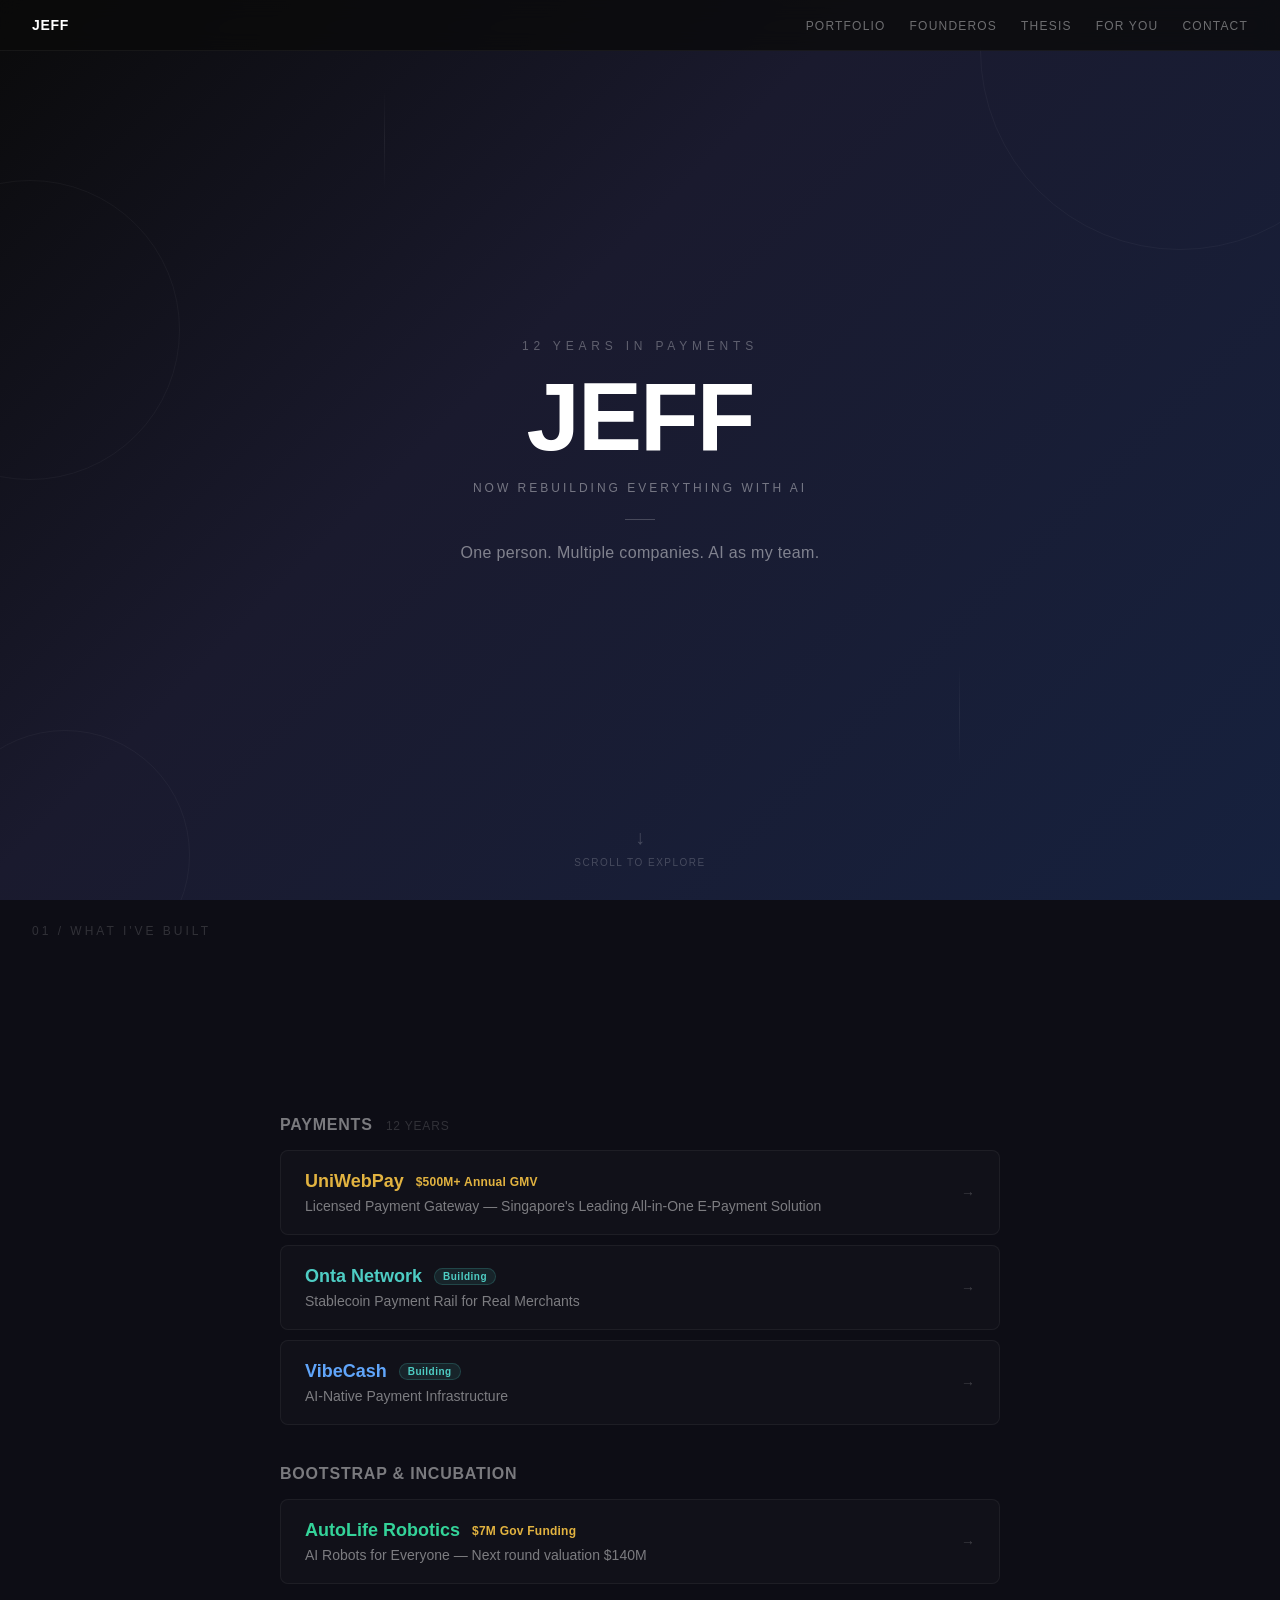
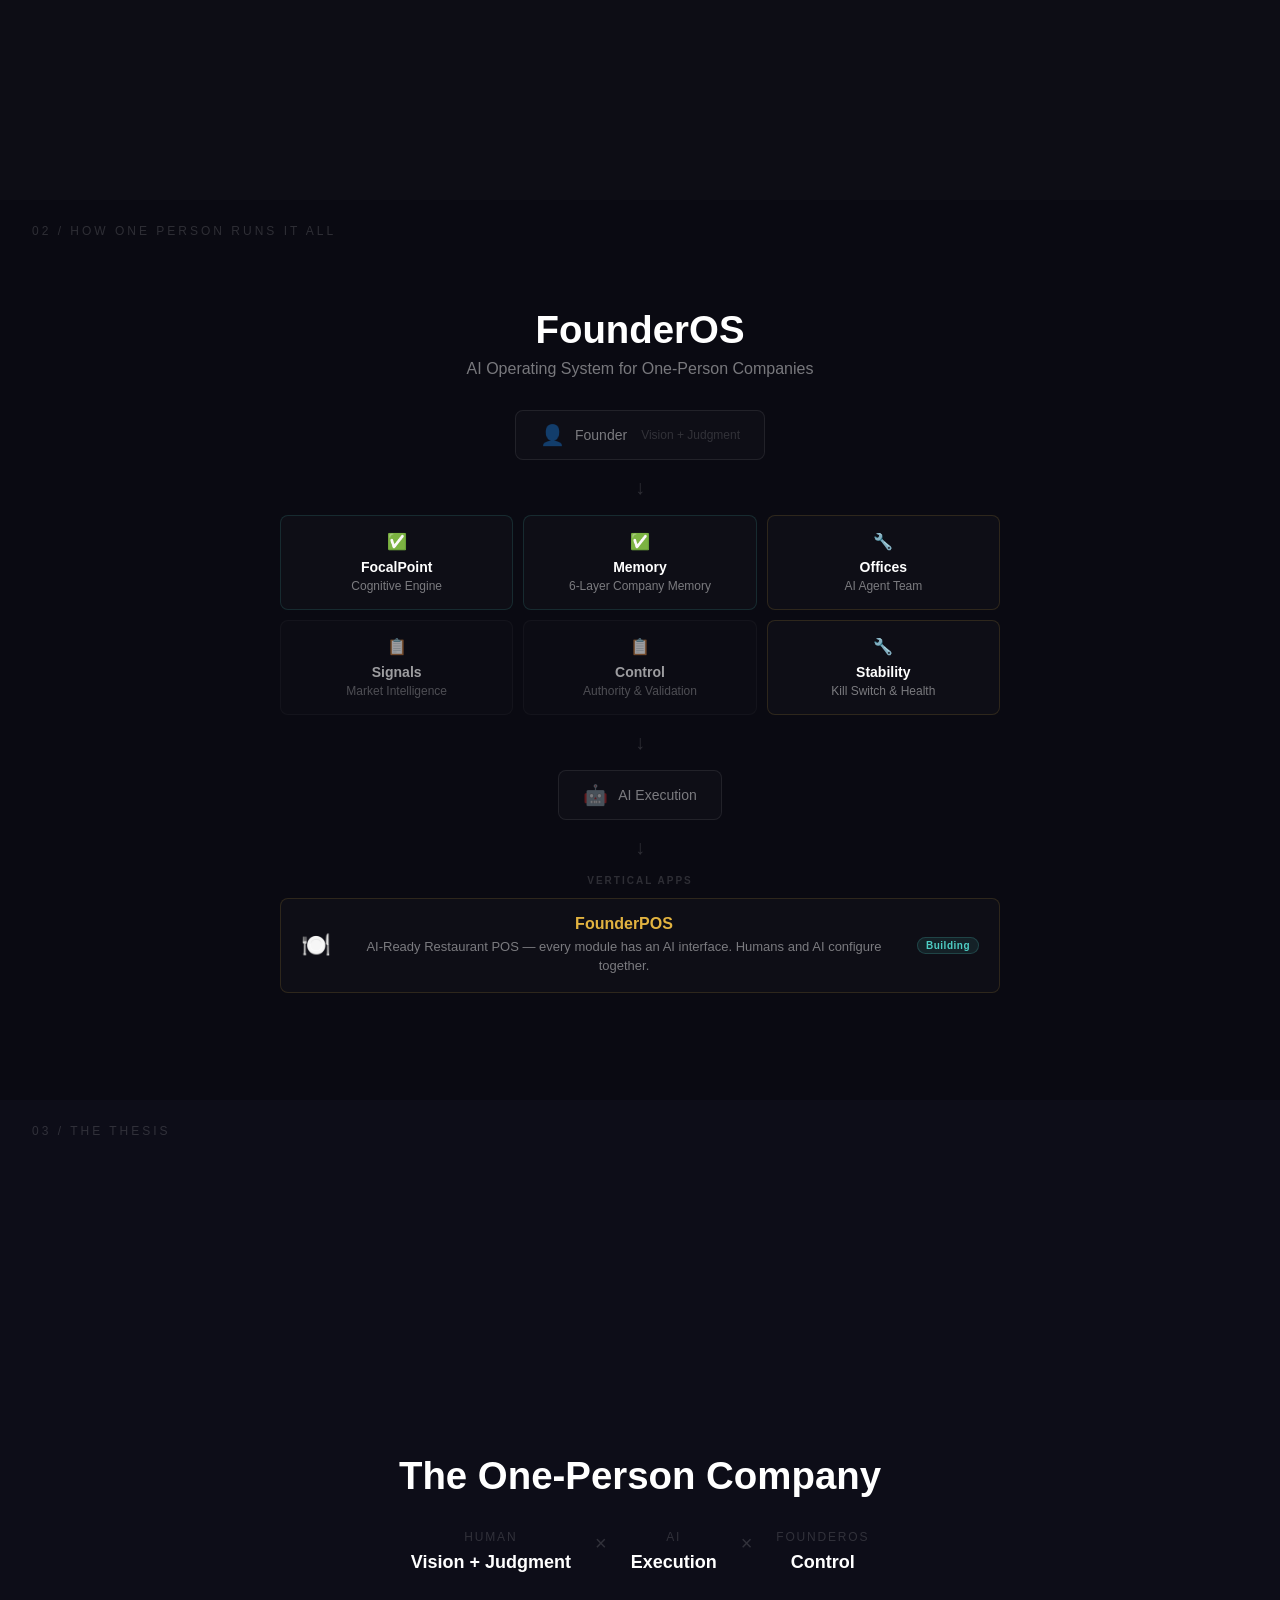
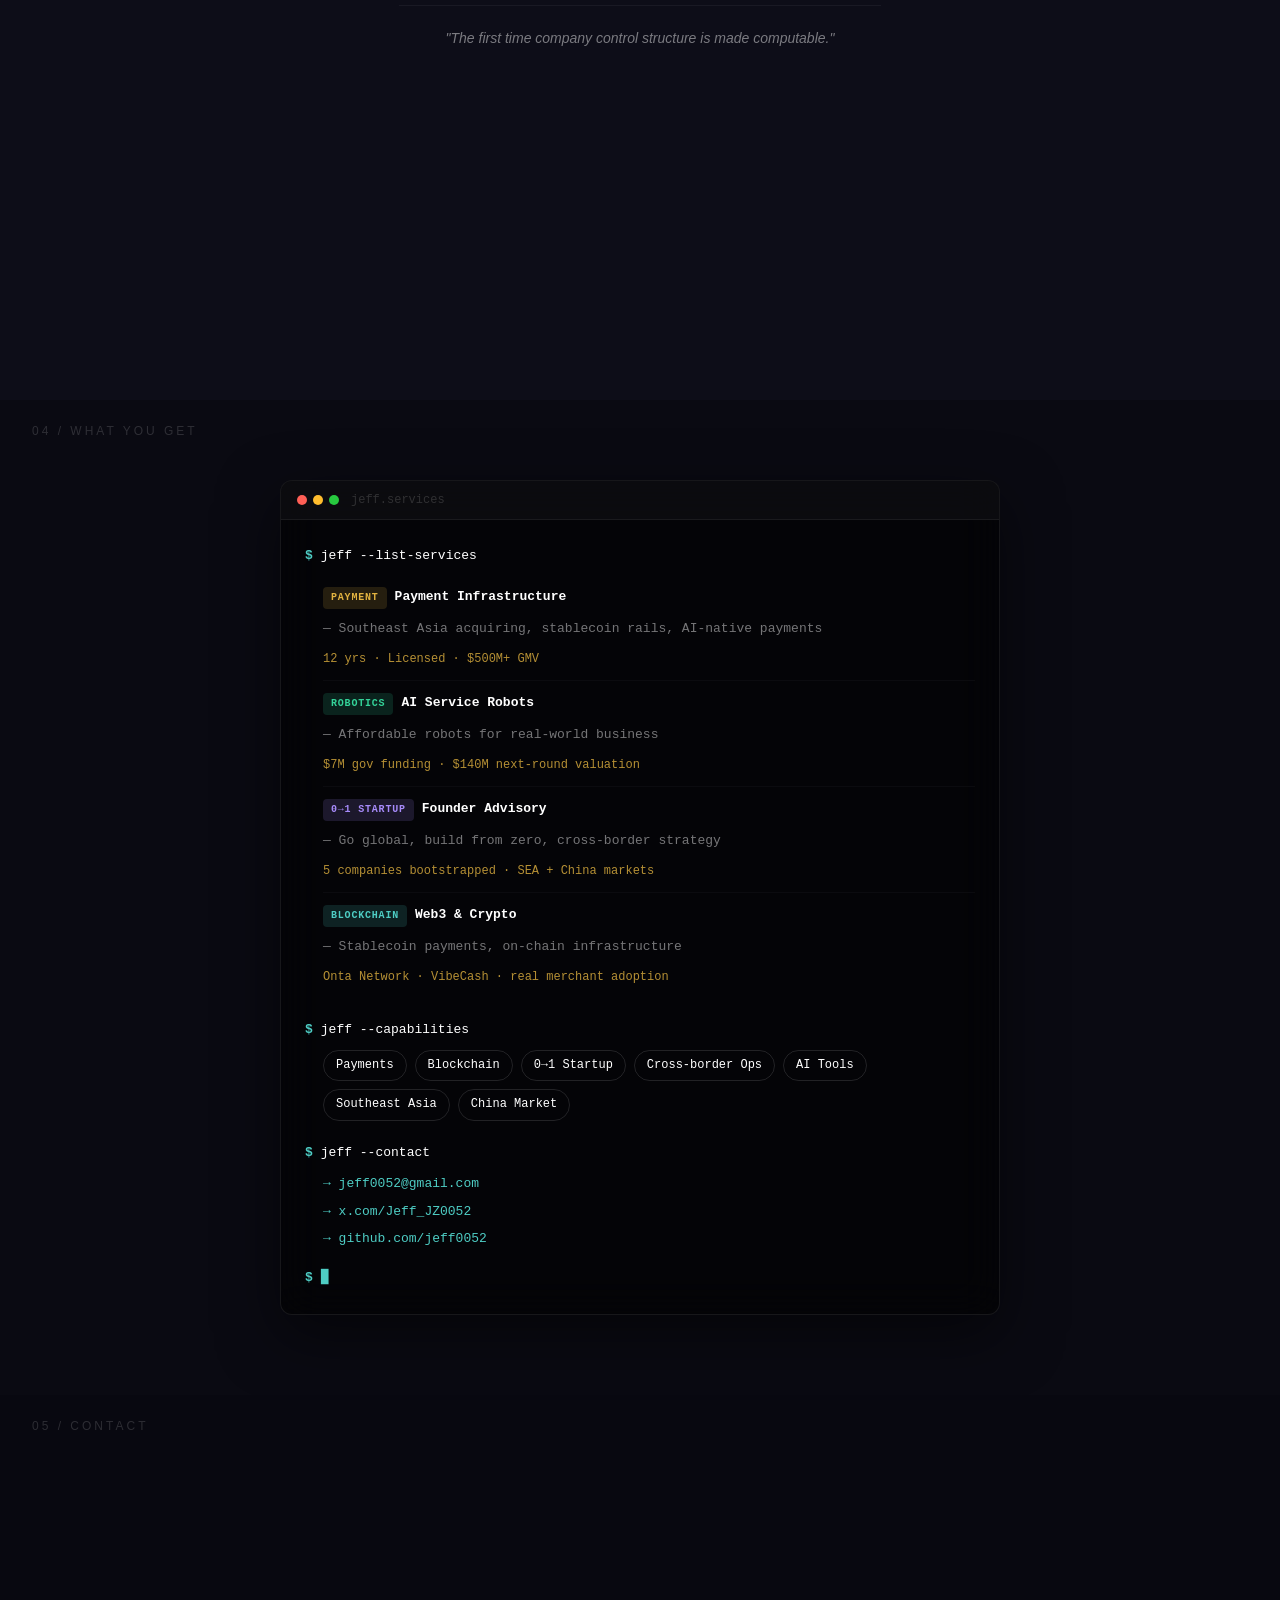
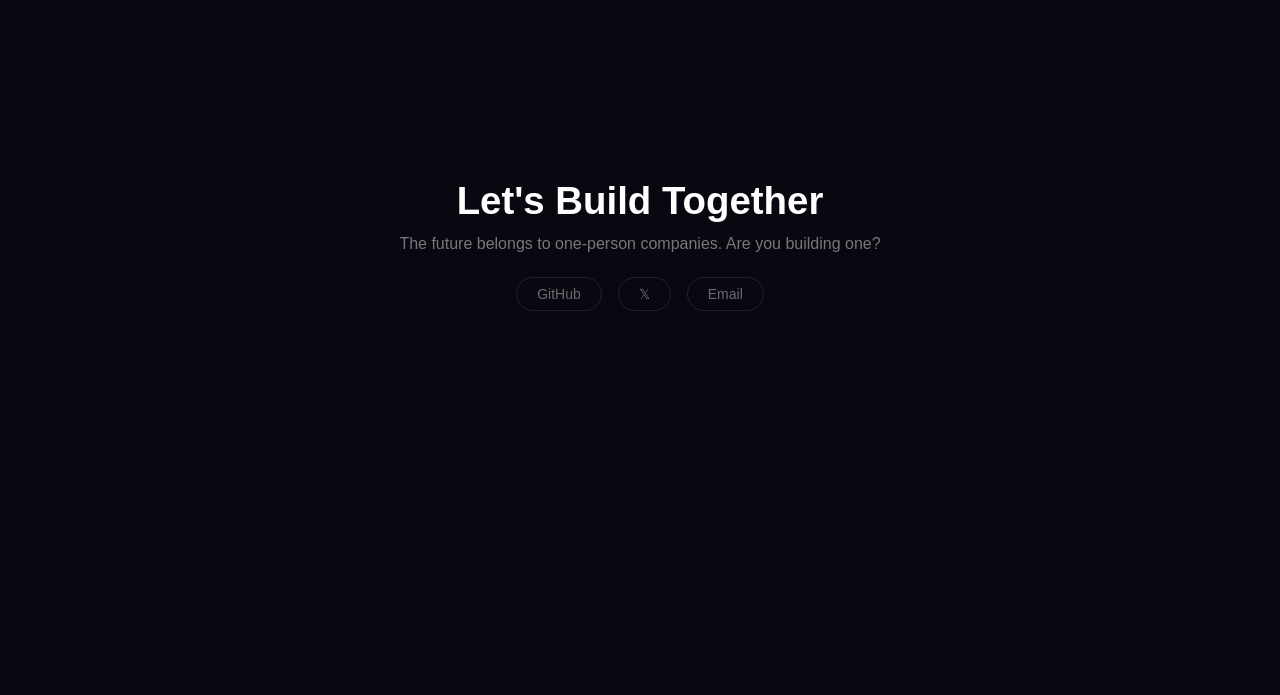
==== commit db5197c7: "feat: add FounderPOS as FounderOS vertical app - New "Vertical Apps" section under FounderOS buildin" ====
--- a/landing-page/index.html
+++ b/landing-page/index.html
@@ -141,6 +141,18 @@
                     <span class="system-icon">🤖</span>
                     <span>AI Execution</span>
                 </div>
+                <div class="system-arrow-down">↓</div>
+                <div class="system-apps">
+                    <span class="system-apps-label">VERTICAL APPS</span>
+                    <div class="system-app wip">
+                        <span class="app-icon">🍽️</span>
+                        <div class="app-info">
+                            <h4>FounderPOS</h4>
+                            <p>AI-Ready Restaurant POS — every module has an AI interface. Humans and AI configure together.</p>
+                        </div>
+                        <span class="empire-badge building">Building</span>
+                    </div>
+                </div>
             </div>
         </div>
     </section>
--- a/landing-page/css/style.css
+++ b/landing-page/css/style.css
@@ -428,6 +428,62 @@
   opacity: 0.6;
 }
 
+/* ========== System — Vertical Apps ========== */
+.system-apps {
+  width: 100%;
+  display: flex;
+  flex-direction: column;
+  align-items: center;
+  gap: 12px;
+}
+
+.system-apps-label {
+  font-size: 0.625rem;
+  color: var(--text-muted);
+  letter-spacing: 0.2em;
+  font-weight: 600;
+}
+
+.system-app {
+  width: 100%;
+  display: flex;
+  align-items: center;
+  gap: 16px;
+  padding: 16px 20px;
+  background: rgba(255, 255, 255, 0.02);
+  border: 1px solid rgba(226, 179, 64, 0.15);
+  border-radius: 8px;
+  transition: all 0.3s ease;
+}
+
+.system-app:hover {
+  border-color: rgba(226, 179, 64, 0.3);
+  background: rgba(226, 179, 64, 0.03);
+  transform: translateY(-2px);
+}
+
+.app-icon {
+  font-size: 1.5rem;
+  flex-shrink: 0;
+}
+
+.app-info {
+  flex: 1;
+}
+
+.app-info h4 {
+  font-size: 1rem;
+  font-weight: 700;
+  color: var(--accent-gold);
+  margin-bottom: 4px;
+}
+
+.app-info p {
+  font-size: 0.8125rem;
+  color: var(--text-body);
+  line-height: 1.5;
+}
+
 /* ========== Thesis Section ========== */
 .thesis-content {
   text-align: center;
